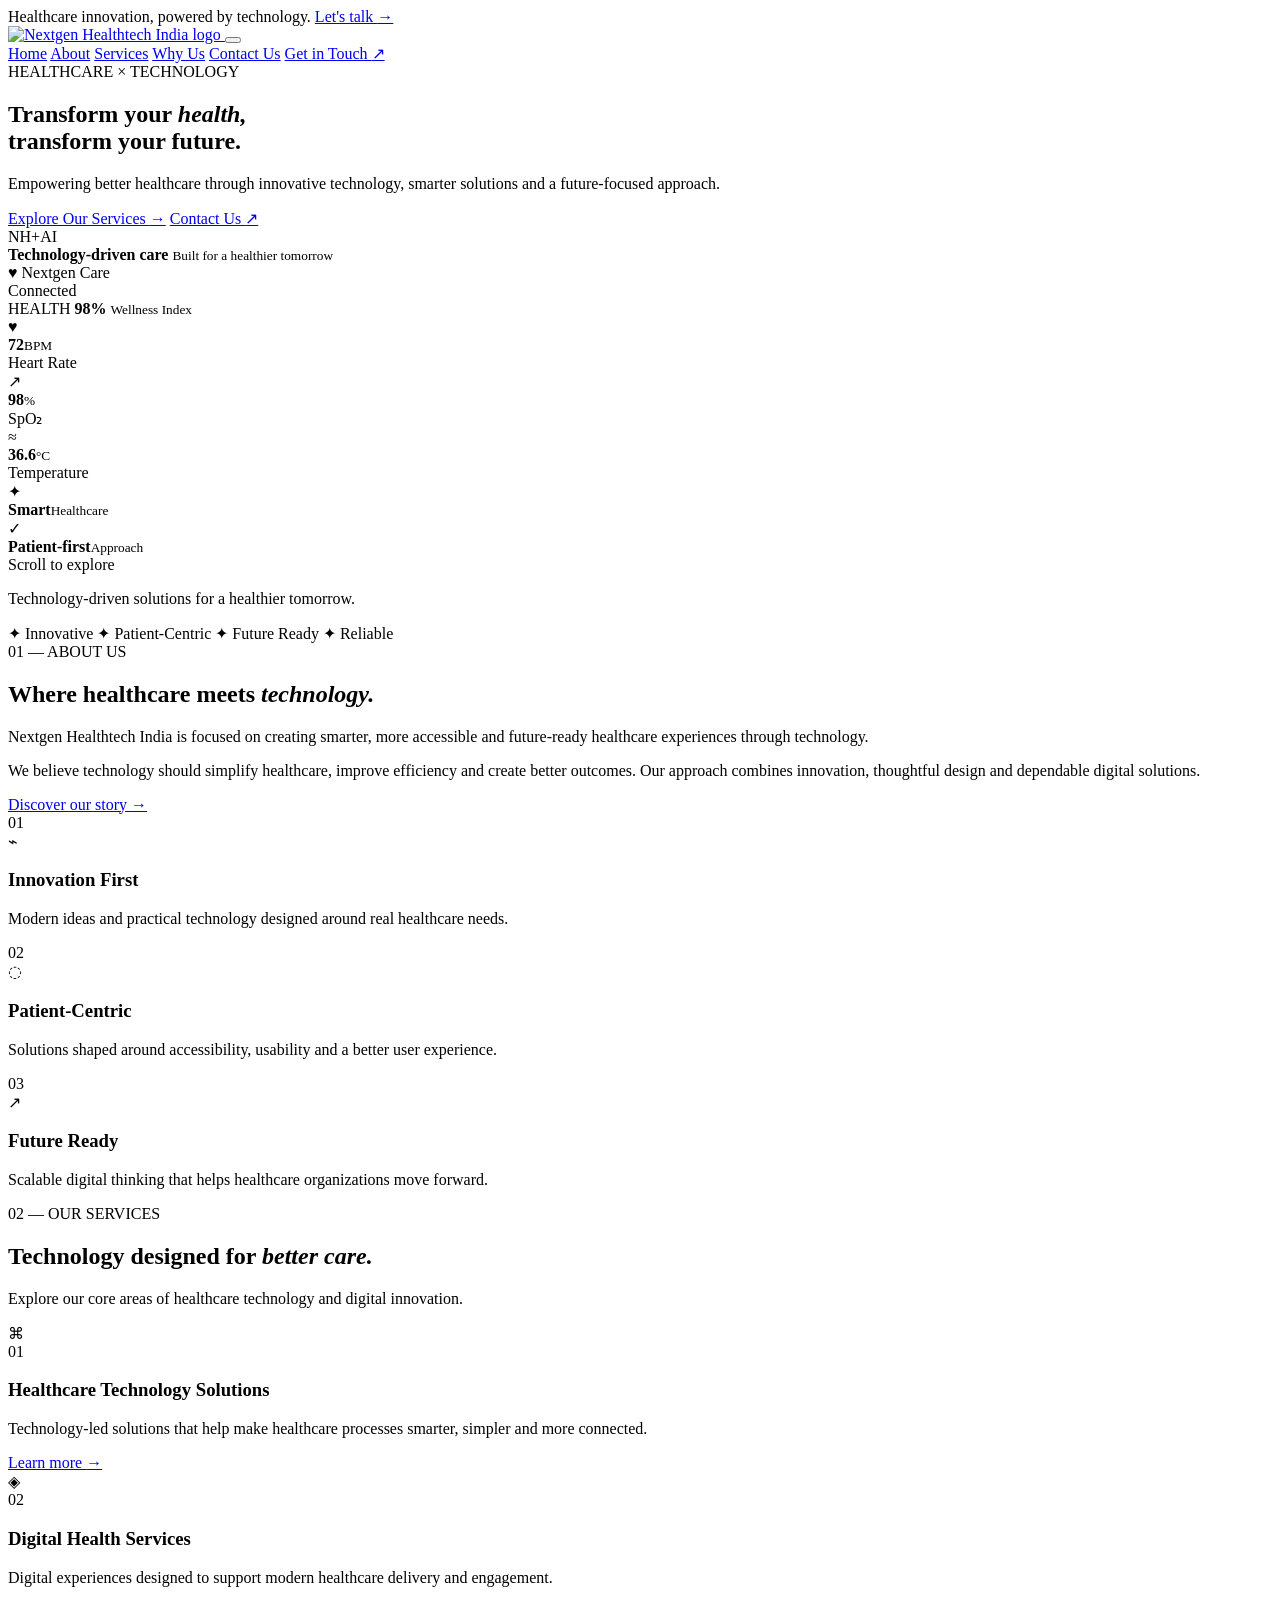
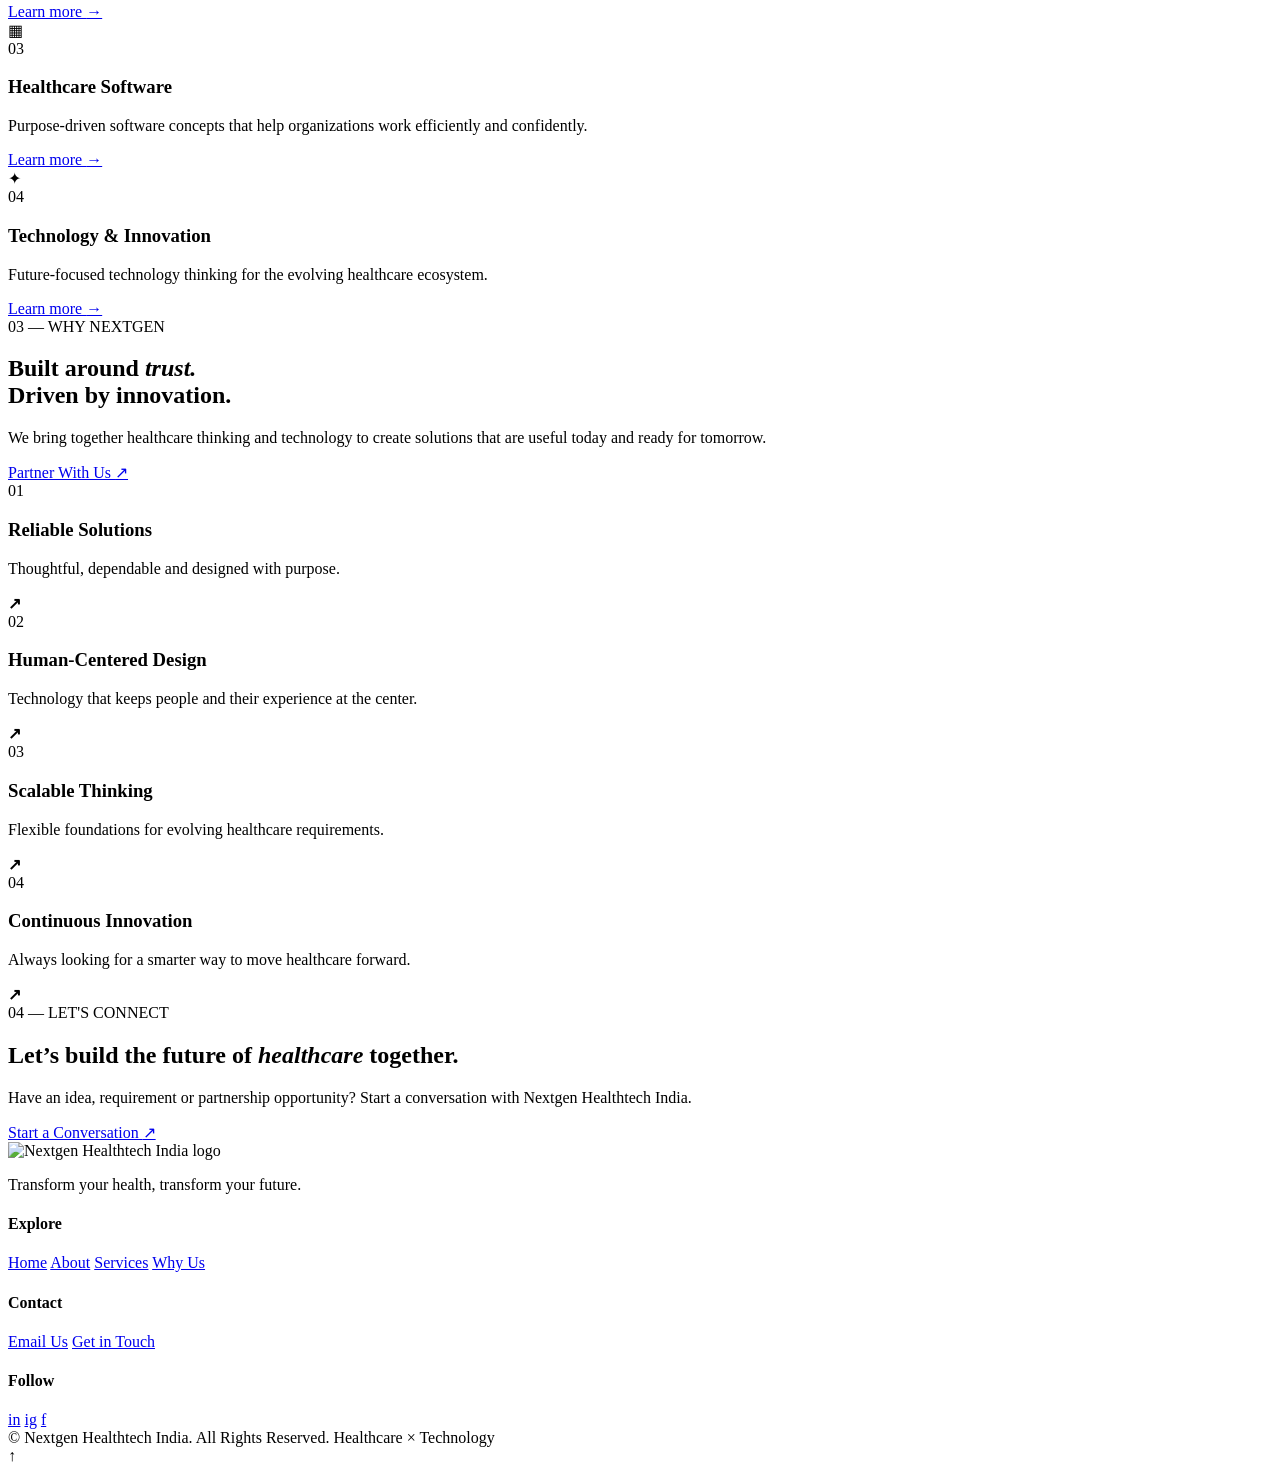
==== index.html @ b2a8bb60 "Create index.html" ====
<!DOCTYPE html>
<html lang="en">
<head>
  <meta charset="UTF-8">
  <meta name="viewport" content="width=device-width, initial-scale=1.0">
  <meta name="description" content="Nextgen Healthtech India — technology-driven healthcare solutions for a healthier tomorrow.">
  <title>Nextgen Healthtech India | Transform Your Health, Transform Your Future</title>
  <link rel="preconnect" href="https://fonts.googleapis.com">
  <link rel="preconnect" href="https://fonts.gstatic.com" crossorigin>
  <link href="https://fonts.googleapis.com/css2?family=DM+Sans:wght@400;500;600;700&family=Playfair+Display:wght@600;700&display=swap" rel="stylesheet">
  <link rel="stylesheet" href="css/style.css">
</head>
<body>
  <div class="topbar">
    <div class="container topbar-inner">
      <span>Healthcare innovation, powered by technology.</span>
      <a href="#contact">Let's talk <span>→</span></a>
    </div>
  </div>

  <header class="navbar" id="navbar">
    <div class="container nav-inner">
      <a class="brand" href="#home" aria-label="Nextgen Healthtech India home">
        <img src="assets/logo.jpeg" alt="Nextgen Healthtech India logo">
      </a>

      <button class="menu-toggle" id="menuToggle" aria-label="Open navigation" aria-expanded="false">
        <span></span><span></span><span></span>
      </button>

      <nav class="nav-links" id="navLinks">
        <a class="active" href="#home">Home</a>
        <a href="#about">About</a>
        <a href="#services">Services</a>
        <a href="#why-us">Why Us</a>
        <a href="#contact">Contact Us</a>
        <a class="nav-cta" href="#contact">Get in Touch <span>↗</span></a>
      </nav>
    </div>
  </header>

  <main id="home">
    <section class="hero">
      <div class="hero-glow glow-one"></div>
      <div class="hero-glow glow-two"></div>

      <div class="container hero-grid">
        <div class="hero-content reveal">
          <div class="eyebrow"><span class="pulse-dot"></span> HEALTHCARE × TECHNOLOGY</div>
          <h1>Transform your <em>health,</em><br>transform your future.</h1>
          <p class="hero-copy">
            Empowering better healthcare through innovative technology, smarter solutions
            and a future-focused approach.
          </p>
          <div class="hero-actions">
            <a href="#services" class="btn btn-primary">Explore Our Services <span>→</span></a>
            <a href="#contact" class="btn btn-secondary">Contact Us <span>↗</span></a>
          </div>

          <div class="hero-trust">
            <div class="trust-avatars">
              <span>NH</span><span>+</span><span>AI</span>
            </div>
            <div>
              <strong>Technology-driven care</strong>
              <small>Built for a healthier tomorrow</small>
            </div>
          </div>
        </div>

        <div class="hero-visual reveal delay-1">
          <div class="visual-card">
            <div class="visual-top">
              <div class="mini-brand">
                <span class="heart-icon">♥</span>
                <span>Nextgen Care</span>
              </div>
              <span class="status"><i></i> Connected</span>
            </div>

            <div class="health-ring">
              <div class="ring-inner">
                <span class="ring-label">HEALTH</span>
                <strong>98<span>%</span></strong>
                <small>Wellness Index</small>
              </div>
            </div>

            <div class="metrics">
              <div class="metric">
                <span class="metric-icon">♥</span>
                <div><strong>72</strong><small>BPM</small></div>
                <label>Heart Rate</label>
              </div>
              <div class="metric">
                <span class="metric-icon">↗</span>
                <div><strong>98</strong><small>%</small></div>
                <label>SpO₂</label>
              </div>
              <div class="metric">
                <span class="metric-icon">≈</span>
                <div><strong>36.6</strong><small>°C</small></div>
                <label>Temperature</label>
              </div>
            </div>
          </div>

          <div class="floating-card floating-one">
            <span class="float-icon">✦</span>
            <div><strong>Smart</strong><small>Healthcare</small></div>
          </div>
          <div class="floating-card floating-two">
            <span class="check">✓</span>
            <div><strong>Patient-first</strong><small>Approach</small></div>
          </div>
        </div>
      </div>

      <div class="scroll-hint"><span></span> Scroll to explore</div>
    </section>

    <section class="trust-strip">
      <div class="container trust-strip-inner">
        <p>Technology-driven solutions for a healthier tomorrow.</p>
        <div class="strip-items">
          <span>✦ Innovative</span>
          <span>✦ Patient-Centric</span>
          <span>✦ Future Ready</span>
          <span>✦ Reliable</span>
        </div>
      </div>
    </section>

    <section class="section about" id="about">
      <div class="container two-col">
        <div class="section-heading reveal">
          <span class="section-tag">01 — ABOUT US</span>
          <h2>Where healthcare meets <em>technology.</em></h2>
        </div>
        <div class="about-copy reveal delay-1">
          <p class="lead">Nextgen Healthtech India is focused on creating smarter, more accessible and future-ready healthcare experiences through technology.</p>
          <p>We believe technology should simplify healthcare, improve efficiency and create better outcomes. Our approach combines innovation, thoughtful design and dependable digital solutions.</p>
          <a href="#contact" class="text-link">Discover our story <span>→</span></a>
        </div>
      </div>

      <div class="container feature-grid">
        <article class="feature-card reveal">
          <span class="feature-number">01</span>
          <div class="feature-icon">⌁</div>
          <h3>Innovation First</h3>
          <p>Modern ideas and practical technology designed around real healthcare needs.</p>
        </article>
        <article class="feature-card reveal delay-1">
          <span class="feature-number">02</span>
          <div class="feature-icon">◌</div>
          <h3>Patient-Centric</h3>
          <p>Solutions shaped around accessibility, usability and a better user experience.</p>
        </article>
        <article class="feature-card reveal delay-2">
          <span class="feature-number">03</span>
          <div class="feature-icon">↗</div>
          <h3>Future Ready</h3>
          <p>Scalable digital thinking that helps healthcare organizations move forward.</p>
        </article>
      </div>
    </section>

    <section class="section services" id="services">
      <div class="container">
        <div class="section-heading centered reveal">
          <span class="section-tag">02 — OUR SERVICES</span>
          <h2>Technology designed for <em>better care.</em></h2>
          <p>Explore our core areas of healthcare technology and digital innovation.</p>
        </div>

        <div class="service-grid">
          <article class="service-card featured reveal">
            <div class="service-icon">⌘</div>
            <span class="service-no">01</span>
            <h3>Healthcare Technology Solutions</h3>
            <p>Technology-led solutions that help make healthcare processes smarter, simpler and more connected.</p>
            <a href="#contact">Learn more <span>→</span></a>
          </article>
          <article class="service-card reveal delay-1">
            <div class="service-icon">◈</div>
            <span class="service-no">02</span>
            <h3>Digital Health Services</h3>
            <p>Digital experiences designed to support modern healthcare delivery and engagement.</p>
            <a href="#contact">Learn more <span>→</span></a>
          </article>
          <article class="service-card reveal delay-2">
            <div class="service-icon">▦</div>
            <span class="service-no">03</span>
            <h3>Healthcare Software</h3>
            <p>Purpose-driven software concepts that help organizations work efficiently and confidently.</p>
            <a href="#contact">Learn more <span>→</span></a>
          </article>
          <article class="service-card reveal delay-3">
            <div class="service-icon">✦</div>
            <span class="service-no">04</span>
            <h3>Technology & Innovation</h3>
            <p>Future-focused technology thinking for the evolving healthcare ecosystem.</p>
            <a href="#contact">Learn more <span>→</span></a>
          </article>
        </div>
      </div>
    </section>

    <section class="section why-us" id="why-us">
      <div class="container why-grid">
        <div class="why-intro reveal">
          <span class="section-tag">03 — WHY NEXTGEN</span>
          <h2>Built around <em>trust.</em><br>Driven by innovation.</h2>
          <p>We bring together healthcare thinking and technology to create solutions that are useful today and ready for tomorrow.</p>
          <a href="#contact" class="btn btn-dark">Partner With Us <span>↗</span></a>
        </div>
        <div class="why-list">
          <div class="why-item reveal"><span>01</span><div><h3>Reliable Solutions</h3><p>Thoughtful, dependable and designed with purpose.</p></div><b>↗</b></div>
          <div class="why-item reveal delay-1"><span>02</span><div><h3>Human-Centered Design</h3><p>Technology that keeps people and their experience at the center.</p></div><b>↗</b></div>
          <div class="why-item reveal delay-2"><span>03</span><div><h3>Scalable Thinking</h3><p>Flexible foundations for evolving healthcare requirements.</p></div><b>↗</b></div>
          <div class="why-item reveal delay-3"><span>04</span><div><h3>Continuous Innovation</h3><p>Always looking for a smarter way to move healthcare forward.</p></div><b>↗</b></div>
        </div>
      </div>
    </section>

    <section class="cta-section" id="contact">
      <div class="container cta-inner reveal">
        <div>
          <span class="section-tag light">04 — LET'S CONNECT</span>
          <h2>Let’s build the future of <em>healthcare</em> together.</h2>
          <p>Have an idea, requirement or partnership opportunity? Start a conversation with Nextgen Healthtech India.</p>
        </div>
        <a class="btn btn-light" href="mailto:info@nextgenhealthtechindia.com">Start a Conversation <span>↗</span></a>
      </div>
    </section>
  </main>

  <footer class="footer">
    <div class="container footer-grid">
      <div class="footer-brand">
        <img src="assets/logo.jpeg" alt="Nextgen Healthtech India logo">
        <p>Transform your health, transform your future.</p>
      </div>
      <div>
        <h4>Explore</h4>
        <a href="#home">Home</a>
        <a href="#about">About</a>
        <a href="#services">Services</a>
        <a href="#why-us">Why Us</a>
      </div>
      <div>
        <h4>Contact</h4>
        <a href="mailto:info@nextgenhealthtechindia.com">Email Us</a>
        <a href="#contact">Get in Touch</a>
      </div>
      <div>
        <h4>Follow</h4>
        <div class="socials">
          <a href="#" aria-label="LinkedIn">in</a>
          <a href="#" aria-label="Instagram">ig</a>
          <a href="#" aria-label="Facebook">f</a>
        </div>
      </div>
    </div>
    <div class="container footer-bottom">
      <span>© <span id="year"></span> Nextgen Healthtech India. All Rights Reserved.</span>
      <span>Healthcare × Technology</span>
    </div>
  </footer>

  <div class="back-top" id="backTop" aria-label="Back to top">↑</div>
  <script src="js/script.js"></script>
</body>
</html>
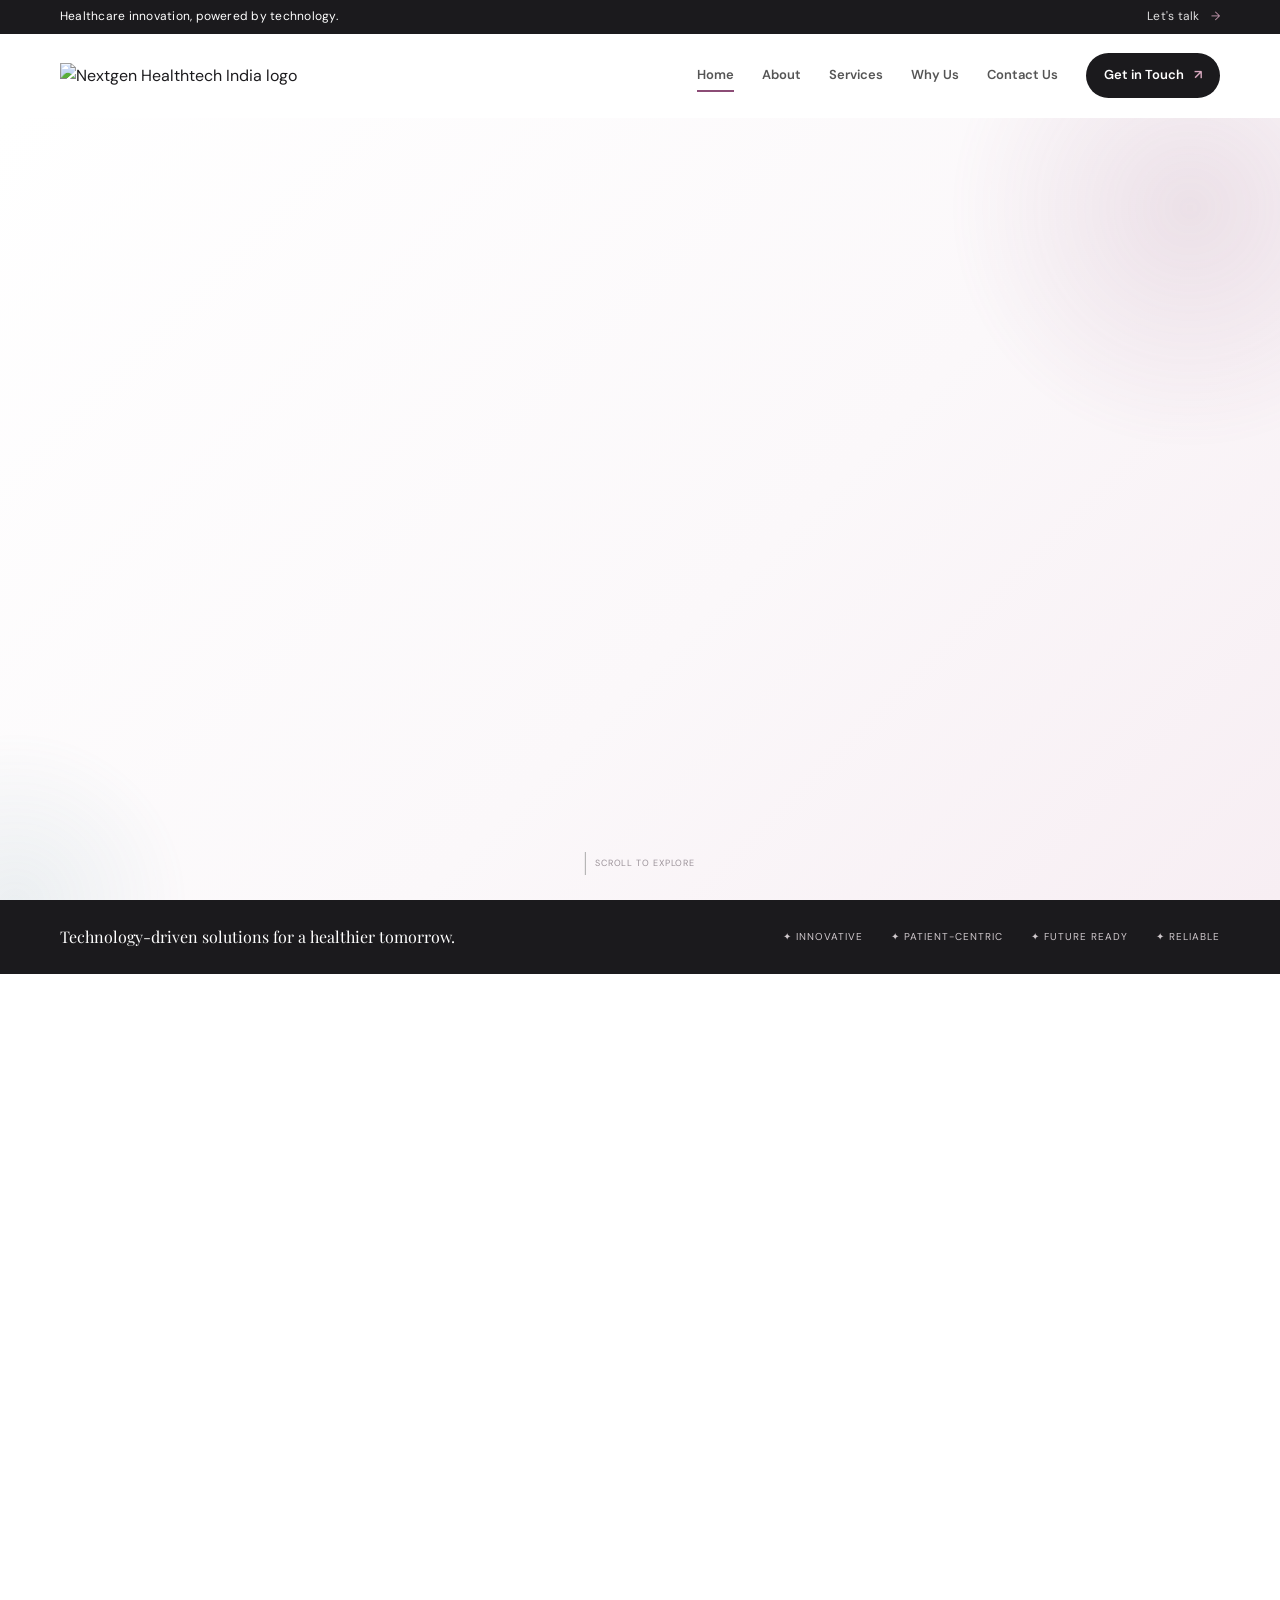
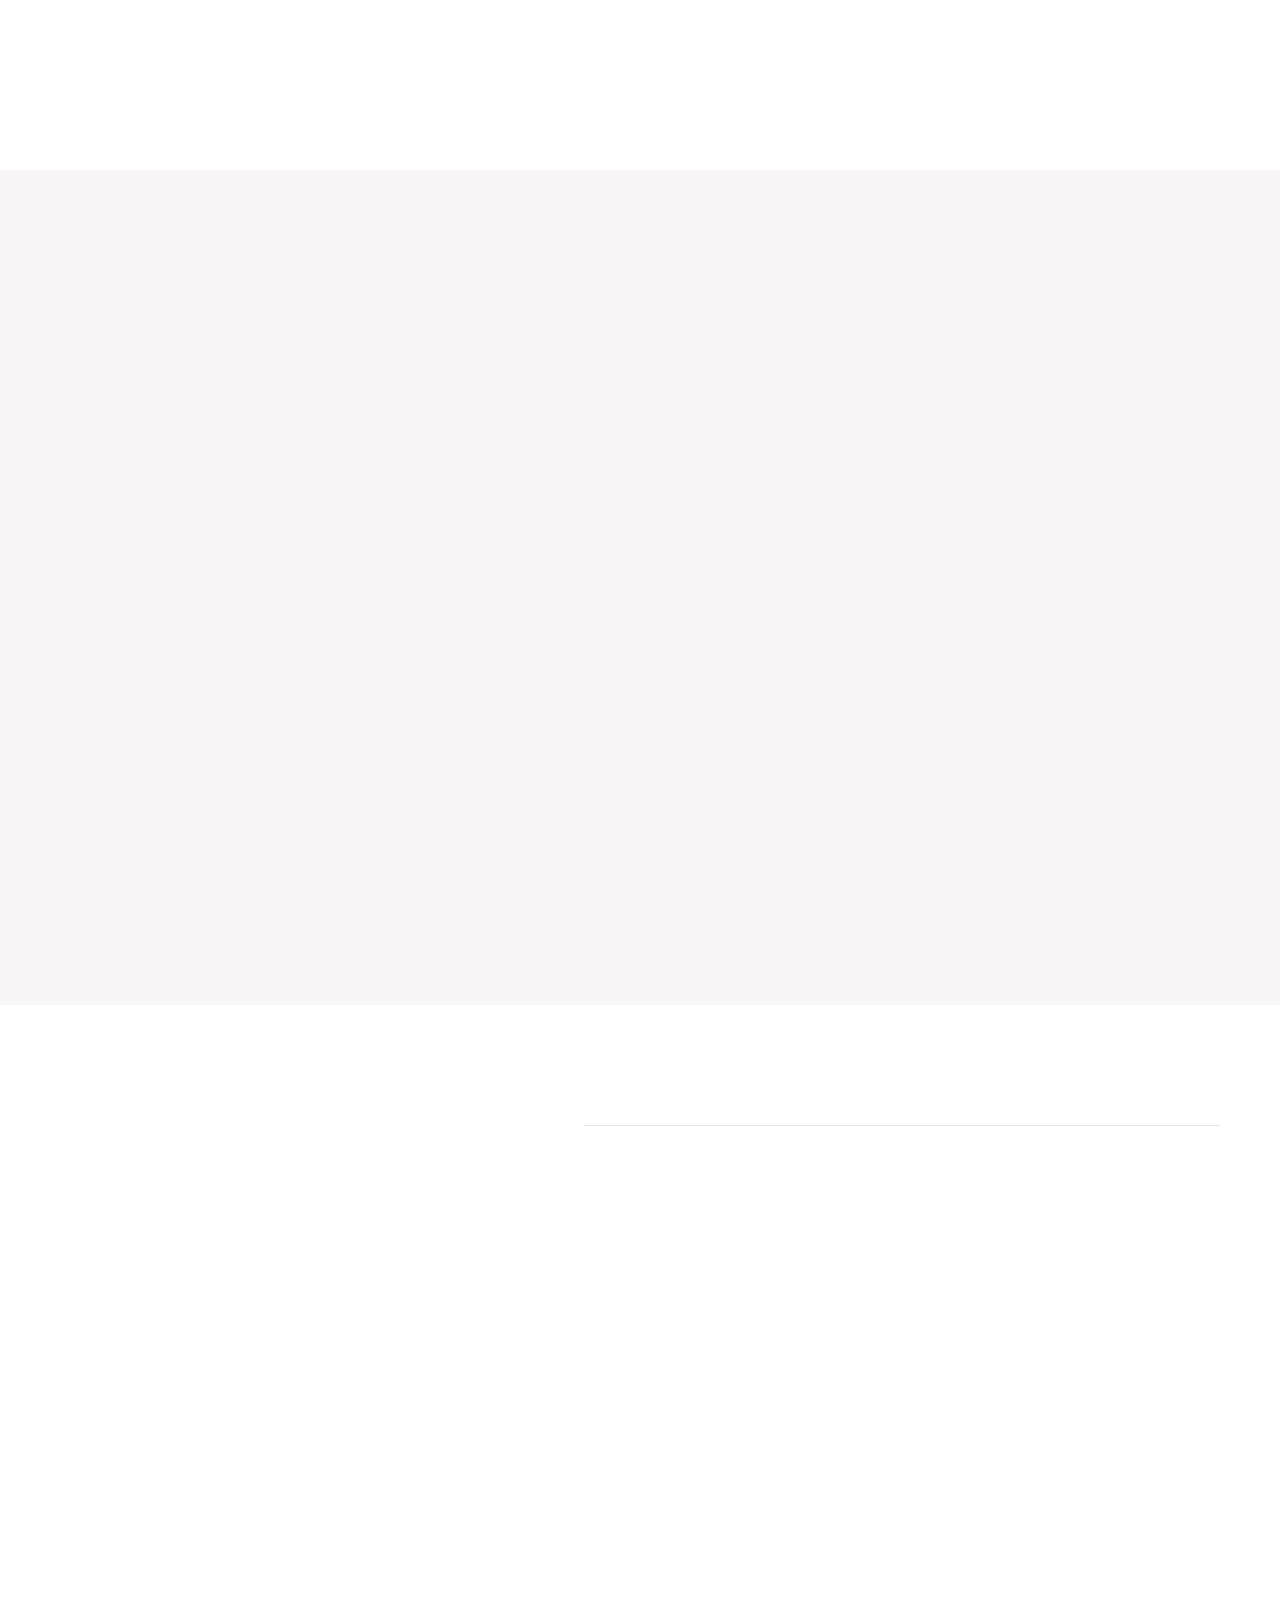
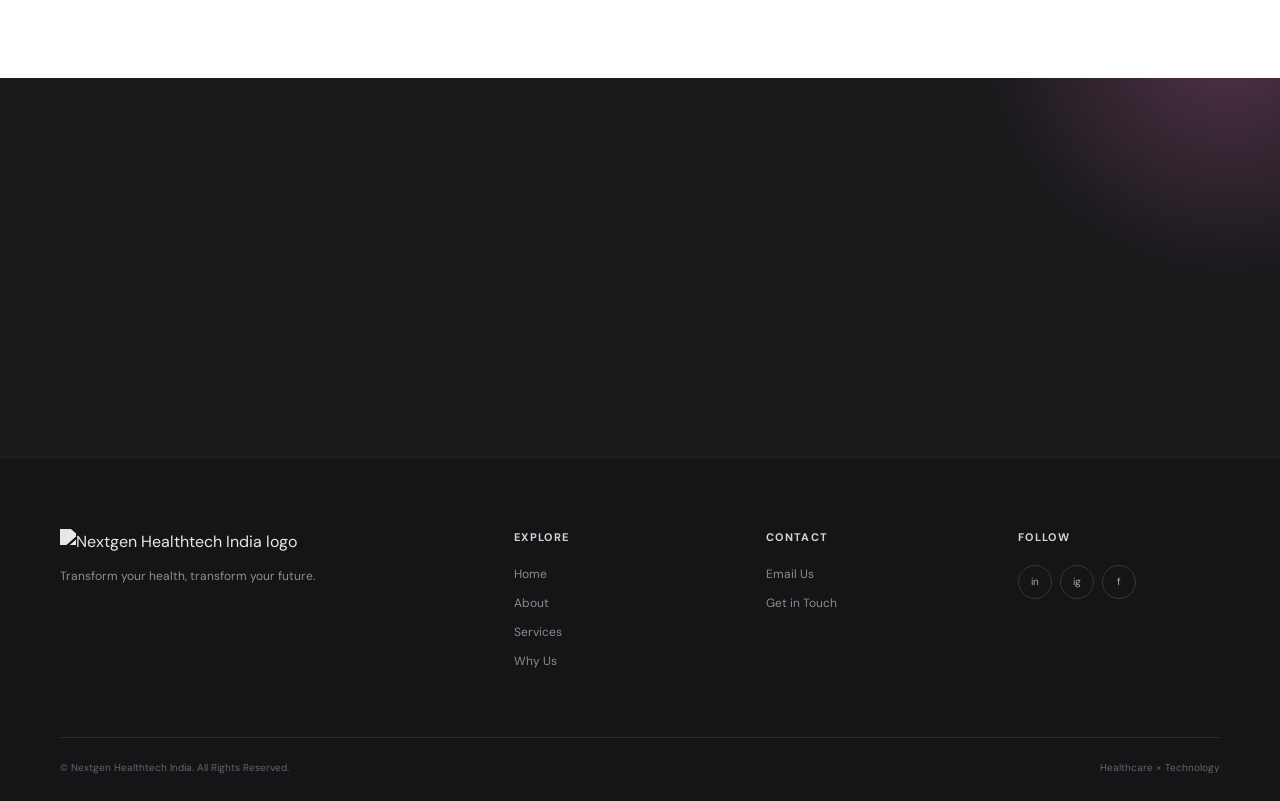
==== commit 69f2d2e2: "Update index.html" ====
--- a/index.html
+++ b/index.html
@@ -8,7 +8,7 @@
   <link rel="preconnect" href="https://fonts.googleapis.com">
   <link rel="preconnect" href="https://fonts.gstatic.com" crossorigin>
   <link href="https://fonts.googleapis.com/css2?family=DM+Sans:wght@400;500;600;700&family=Playfair+Display:wght@600;700&display=swap" rel="stylesheet">
-  <link rel="stylesheet" href="css/style.css">
+  <link rel="stylesheet" href="style.css">
 </head>
 <body>
   <div class="topbar">
--- a/style.css
+++ b/style.css
@@ -0,0 +1,86 @@
+:root{
+  --ink:#1b1a1d;
+  --muted:#6e6970;
+  --soft:#f8f6f7;
+  --white:#fff;
+  --plum:#8c4c76;
+  --plum-dark:#633451;
+  --plum-light:#efe2e9;
+  --line:#e9e3e7;
+  --shadow:0 25px 70px rgba(45,25,40,.10);
+  --radius:24px;
+}
+*{box-sizing:border-box;margin:0;padding:0}
+html{scroll-behavior:smooth}
+body{font-family:"DM Sans",sans-serif;color:var(--ink);background:#fff;line-height:1.6;overflow-x:hidden}
+a{text-decoration:none;color:inherit}
+.container{width:min(1160px,calc(100% - 48px));margin:auto}
+.topbar{background:var(--ink);color:#fff;font-size:12px;letter-spacing:.02em}
+.topbar-inner{height:34px;display:flex;align-items:center;justify-content:space-between}
+.topbar a{opacity:.85}.topbar a span{margin-left:8px;color:#d8a8c1}
+.navbar{height:84px;background:rgba(255,255,255,.92);backdrop-filter:blur(16px);position:sticky;top:0;z-index:100;border-bottom:1px solid transparent;transition:.3s}
+.navbar.scrolled{border-bottom-color:var(--line);box-shadow:0 8px 30px rgba(0,0,0,.04)}
+.nav-inner{height:100%;display:flex;align-items:center;justify-content:space-between}
+.brand img{width:190px;height:68px;object-fit:contain;mix-blend-mode:multiply}
+.nav-links{display:flex;align-items:center;gap:28px;font-size:13px;font-weight:600}
+.nav-links>a{position:relative;padding:10px 0;color:#555}
+.nav-links>a:not(.nav-cta)::after{content:"";position:absolute;left:0;bottom:4px;width:0;height:2px;background:var(--plum);transition:.25s}
+.nav-links>a:not(.nav-cta):hover::after,.nav-links>a.active::after{width:100%}
+.nav-cta{background:var(--ink)!important;color:#fff!important;padding:12px 18px!important;border-radius:100px}
+.nav-cta span{margin-left:7px;color:#d9a9c0}
+.menu-toggle{display:none;background:none;border:0;width:42px;height:42px;cursor:pointer}
+.menu-toggle span{display:block;width:22px;height:2px;background:var(--ink);margin:5px auto;transition:.3s}
+
+.hero{min-height:calc(100vh - 118px);display:flex;align-items:center;position:relative;overflow:hidden;background:linear-gradient(135deg,#fff 0%,#fbf8fa 58%,#f7eef3 100%)}
+.hero-glow{position:absolute;border-radius:50%;filter:blur(2px);pointer-events:none}
+.glow-one{width:500px;height:500px;right:-160px;top:-160px;background:radial-gradient(circle,rgba(140,76,118,.13),transparent 68%)}
+.glow-two{width:350px;height:350px;left:-160px;bottom:-180px;background:radial-gradient(circle,rgba(86,142,151,.10),transparent 70%)}
+.hero-grid{display:grid;grid-template-columns:1.04fr .96fr;gap:60px;align-items:center;padding:70px 0 80px}
+.eyebrow,.section-tag{display:inline-flex;align-items:center;gap:9px;color:var(--plum);font-size:11px;font-weight:700;letter-spacing:.16em}
+.pulse-dot{width:7px;height:7px;border-radius:50%;background:var(--plum);box-shadow:0 0 0 5px rgba(140,76,118,.10)}
+.hero h1{font-family:"Playfair Display",serif;font-size:clamp(48px,5.5vw,78px);line-height:1.02;letter-spacing:-.045em;margin:20px 0 25px;max-width:760px}
+h1 em,h2 em{color:var(--plum);font-style:italic}
+.hero-copy{font-size:17px;color:var(--muted);max-width:560px}
+.hero-actions{display:flex;gap:12px;margin-top:34px;flex-wrap:wrap}
+.btn{display:inline-flex;align-items:center;justify-content:center;gap:10px;padding:14px 21px;border-radius:100px;font-size:13px;font-weight:700;transition:.3s;border:1px solid transparent}
+.btn:hover{transform:translateY(-3px)}
+.btn-primary{background:var(--ink);color:#fff;box-shadow:0 12px 25px rgba(27,26,29,.15)}
+.btn-secondary{border-color:#d8d0d5;background:#fff}
+.btn-dark{background:var(--ink);color:#fff}
+.btn-light{background:#fff;color:var(--ink)}
+.hero-trust{display:flex;align-items:center;gap:13px;margin-top:42px}
+.trust-avatars{display:flex}.trust-avatars span{width:31px;height:31px;border-radius:50%;display:grid;place-items:center;background:var(--plum-light);border:2px solid #fff;margin-left:-6px;font-size:8px;font-weight:800;color:var(--plum-dark)}.trust-avatars span:first-child{margin-left:0}
+.hero-trust strong,.hero-trust small{display:block}.hero-trust strong{font-size:12px}.hero-trust small{font-size:11px;color:var(--muted)}
+.hero-visual{position:relative;min-height:500px;display:flex;align-items:center;justify-content:center}
+.visual-card{width:min(440px,92%);padding:24px;background:rgba(255,255,255,.78);border:1px solid rgba(255,255,255,.95);box-shadow:var(--shadow);border-radius:30px;backdrop-filter:blur(18px);position:relative;z-index:2}
+.visual-top{display:flex;align-items:center;justify-content:space-between;font-size:11px;font-weight:700}
+.mini-brand{display:flex;align-items:center;gap:8px}.heart-icon{width:29px;height:29px;display:grid;place-items:center;border-radius:9px;background:var(--plum-light);color:var(--plum)}
+.status{color:#3f816f}.status i{display:inline-block;width:6px;height:6px;border-radius:50%;background:#4ca88d;margin-right:5px}
+.health-ring{width:220px;height:220px;border-radius:50%;margin:36px auto 30px;background:conic-gradient(var(--plum) 0 354deg,#eadde4 354deg);padding:12px;display:grid;place-items:center}
+.ring-inner{width:100%;height:100%;border-radius:50%;background:#fff;display:flex;flex-direction:column;align-items:center;justify-content:center}
+.ring-label{font-size:9px;letter-spacing:.15em;color:var(--muted);font-weight:700}.ring-inner strong{font-size:48px;line-height:1;font-family:"Playfair Display",serif;margin:8px}.ring-inner strong span{font-size:18px;color:var(--plum)}.ring-inner small{font-size:10px;color:var(--muted)}
+.metrics{display:grid;grid-template-columns:repeat(3,1fr);gap:8px}.metric{background:var(--soft);border-radius:15px;padding:12px}.metric-icon{font-size:13px;color:var(--plum)}.metric div{display:flex;align-items:baseline;gap:3px;margin:5px 0}.metric strong{font-size:18px}.metric small,.metric label{font-size:9px;color:var(--muted)}.metric label{display:block}
+.floating-card{position:absolute;z-index:3;display:flex;align-items:center;gap:10px;background:#fff;padding:12px 15px;border-radius:15px;box-shadow:0 15px 40px rgba(45,25,40,.12);font-size:10px}.floating-card strong,.floating-card small{display:block}.floating-card strong{font-size:11px}.floating-card small{color:var(--muted)}.float-icon,.check{width:30px;height:30px;border-radius:10px;display:grid;place-items:center;background:var(--plum-light);color:var(--plum)}
+.floating-one{left:-2px;top:95px}.floating-two{right:-12px;bottom:95px}.check{background:#e6f3ef;color:#3d8874}
+.scroll-hint{position:absolute;bottom:25px;left:50%;transform:translateX(-50%);font-size:9px;letter-spacing:.1em;text-transform:uppercase;color:#9b9299;display:flex;gap:9px;align-items:center}.scroll-hint span{width:1px;height:23px;background:#aaa}
+.trust-strip{background:var(--ink);color:#fff}.trust-strip-inner{min-height:74px;display:flex;align-items:center;justify-content:space-between;gap:30px}.trust-strip p{font-family:"Playfair Display",serif;font-size:16px}.strip-items{display:flex;gap:28px;color:#d0c9cd;font-size:10px;text-transform:uppercase;letter-spacing:.1em}
+
+.section{padding:120px 0}.two-col{display:grid;grid-template-columns:.9fr 1.1fr;gap:90px}.section-heading h2,.why-intro h2{font-family:"Playfair Display",serif;font-size:clamp(38px,4vw,58px);line-height:1.08;letter-spacing:-.035em;margin-top:18px}.about-copy{padding-top:25px}.lead{font-size:21px;line-height:1.5;color:#39353a;margin-bottom:20px}.about-copy>p:not(.lead){color:var(--muted);font-size:15px;max-width:580px}.text-link{display:inline-flex;gap:12px;color:var(--plum);font-size:13px;font-weight:700;margin-top:26px}.feature-grid{display:grid;grid-template-columns:repeat(3,1fr);gap:16px;margin-top:70px}.feature-card{padding:30px;border:1px solid var(--line);border-radius:20px;position:relative;overflow:hidden;transition:.3s}.feature-card:hover{transform:translateY(-6px);box-shadow:var(--shadow)}.feature-number,.service-no{position:absolute;right:24px;top:24px;color:#bbb;font-size:10px}.feature-icon{font-size:28px;color:var(--plum);margin-bottom:35px}.feature-card h3{font-family:"Playfair Display",serif;font-size:22px;margin-bottom:8px}.feature-card p{color:var(--muted);font-size:13px}
+.services{background:var(--soft)}.centered{text-align:center;max-width:720px;margin:0 auto}.centered p{color:var(--muted);font-size:15px;margin-top:15px}.service-grid{display:grid;grid-template-columns:repeat(4,1fr);gap:14px;margin-top:55px}.service-card{background:#fff;border:1px solid var(--line);border-radius:22px;padding:28px 23px;min-height:330px;position:relative;display:flex;flex-direction:column;transition:.3s}.service-card:hover{transform:translateY(-8px);box-shadow:var(--shadow)}.service-card.featured{background:var(--ink);color:#fff;border-color:var(--ink)}.service-icon{width:45px;height:45px;border-radius:14px;background:var(--plum-light);color:var(--plum);display:grid;place-items:center;font-size:19px;margin-bottom:55px}.featured .service-icon{background:#3b2935;color:#e1b5cb}.service-card h3{font-family:"Playfair Display",serif;font-size:22px;line-height:1.15;max-width:210px}.service-card p{font-size:12px;color:var(--muted);margin-top:12px}.featured p{color:#b8b0b5}.service-card a{margin-top:auto;padding-top:24px;color:var(--plum);font-size:12px;font-weight:700}.featured a{color:#e1b5cb}
+.why-us{background:#fff}.why-grid{display:grid;grid-template-columns:.8fr 1.2fr;gap:100px}.why-intro>p{color:var(--muted);max-width:440px;margin:24px 0 30px;font-size:15px}.why-list{border-top:1px solid var(--line)}.why-item{display:grid;grid-template-columns:42px 1fr 30px;align-items:center;gap:20px;padding:26px 0;border-bottom:1px solid var(--line)}.why-item>span{font-size:10px;color:var(--plum);font-weight:700}.why-item h3{font-family:"Playfair Display",serif;font-size:20px}.why-item p{font-size:12px;color:var(--muted);margin-top:4px}.why-item>b{font-size:17px;font-weight:400;color:#aaa;transition:.2s}.why-item:hover>b{color:var(--plum);transform:translate(3px,-3px)}
+.cta-section{background:var(--ink);color:#fff;padding:85px 0;position:relative;overflow:hidden}.cta-section:before{content:"";position:absolute;width:500px;height:500px;border-radius:50%;right:-200px;top:-300px;background:radial-gradient(circle,rgba(140,76,118,.5),transparent 68%)}.cta-inner{display:flex;align-items:center;justify-content:space-between;gap:50px;position:relative}.section-tag.light{color:#d8a9c0}.cta-inner h2{font-family:"Playfair Display",serif;font-size:clamp(38px,4vw,58px);line-height:1.08;max-width:760px;margin:15px 0}.cta-inner h2 em{color:#d49bb7}.cta-inner p{color:#b7b0b4;max-width:650px;font-size:14px}
+.footer{background:#151417;color:#fff;padding:70px 0 25px}.footer-grid{display:grid;grid-template-columns:2fr 1fr 1fr 1fr;gap:50px;padding-bottom:55px}.footer-brand img{width:210px;height:75px;object-fit:contain;object-position:left center;mix-blend-mode:screen;filter:grayscale(1) brightness(0) invert(1);opacity:.9}.footer-brand p{color:#918c91;font-size:12px;margin-top:12px}.footer h4{font-size:11px;text-transform:uppercase;letter-spacing:.12em;color:#d8d2d6;margin-bottom:18px}.footer-grid>div:not(.footer-brand)>a{display:block;color:#8f8a8f;font-size:12px;margin:10px 0;transition:.2s}.footer-grid>div:not(.footer-brand)>a:hover{color:#d8a9c0}.socials{display:flex;gap:8px}.socials a{width:34px!important;height:34px;border:1px solid #39363a;border-radius:50%;display:grid!important;place-items:center;color:#aaa!important;font-size:10px!important;margin:0!important}.footer-bottom{border-top:1px solid #2d2a2e;padding-top:22px;display:flex;justify-content:space-between;color:#68646a;font-size:10px}
+.back-top{position:fixed;right:22px;bottom:22px;width:42px;height:42px;border-radius:50%;background:var(--ink);color:#fff;display:grid;place-items:center;cursor:pointer;opacity:0;pointer-events:none;transform:translateY(15px);transition:.3s;z-index:90}.back-top.show{opacity:1;pointer-events:auto;transform:none}
+.reveal{opacity:0;transform:translateY(25px);transition:opacity .7s ease,transform .7s ease}.reveal.visible{opacity:1;transform:none}.delay-1{transition-delay:.1s}.delay-2{transition-delay:.2s}.delay-3{transition-delay:.3s}
+
+@media(max-width:1000px){
+  .nav-links{gap:18px}.hero-grid{gap:35px}.service-grid{grid-template-columns:repeat(2,1fr)}.why-grid{gap:50px}.footer-grid{grid-template-columns:2fr 1fr 1fr 1fr}
+}
+@media(max-width:760px){
+  .container{width:min(100% - 32px,600px)}.topbar{display:none}.navbar{height:72px}.brand img{width:160px;height:58px}.menu-toggle{display:block}.nav-links{position:absolute;left:16px;right:16px;top:68px;background:#fff;border:1px solid var(--line);border-radius:18px;padding:12px;box-shadow:0 20px 50px rgba(0,0,0,.1);display:flex;flex-direction:column;align-items:stretch;gap:2px;opacity:0;pointer-events:none;transform:translateY(-10px);transition:.25s}.nav-links.open{opacity:1;pointer-events:auto;transform:none}.nav-links>a{padding:12px 14px}.nav-links>a:not(.nav-cta)::after{display:none}.nav-cta{text-align:center;margin-top:5px}
+  .hero{min-height:auto}.hero-grid{grid-template-columns:1fr;padding:60px 0 80px}.hero h1{font-size:48px}.hero-copy{font-size:15px}.hero-visual{min-height:430px;margin-top:15px}.visual-card{width:94%}.floating-one{left:-5px;top:50px}.floating-two{right:-3px;bottom:50px}.scroll-hint{display:none}
+  .trust-strip-inner{padding:20px 0;display:block}.strip-items{flex-wrap:wrap;gap:12px;margin-top:12px}.section{padding:80px 0}.two-col,.why-grid{grid-template-columns:1fr;gap:30px}.feature-grid{grid-template-columns:1fr;margin-top:45px}.service-grid{grid-template-columns:1fr}.service-card{min-height:290px}.cta-inner{display:block}.cta-inner .btn{margin-top:28px}.footer-grid{grid-template-columns:1fr 1fr;gap:35px}.footer-brand{grid-column:1/-1}.footer-bottom{display:block}.footer-bottom span{display:block;margin-top:7px}
+}
+@media(max-width:420px){
+  .hero h1{font-size:42px}.hero-actions .btn{width:100%}.metrics{gap:5px}.metric{padding:9px 7px}.health-ring{width:190px;height:190px}.floating-card{transform:scale(.88)}.footer-grid{grid-template-columns:1fr}
+}
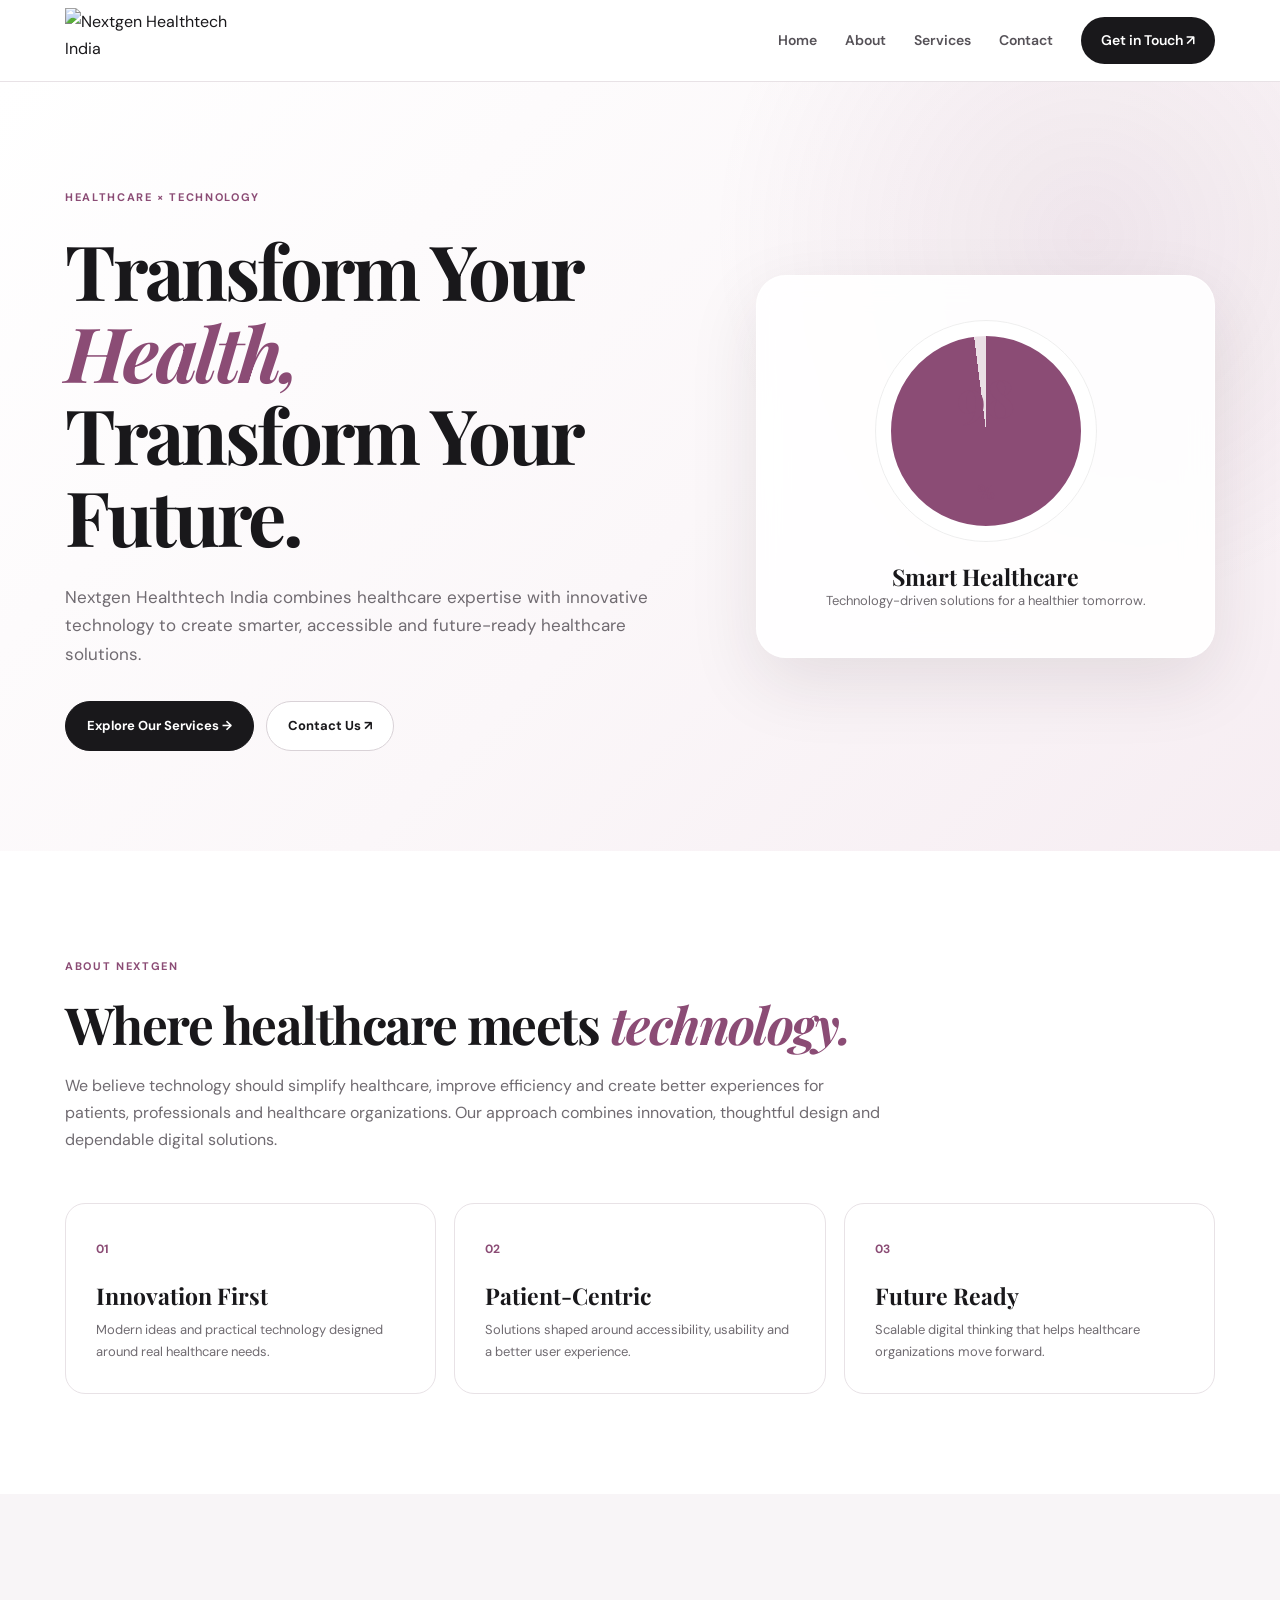
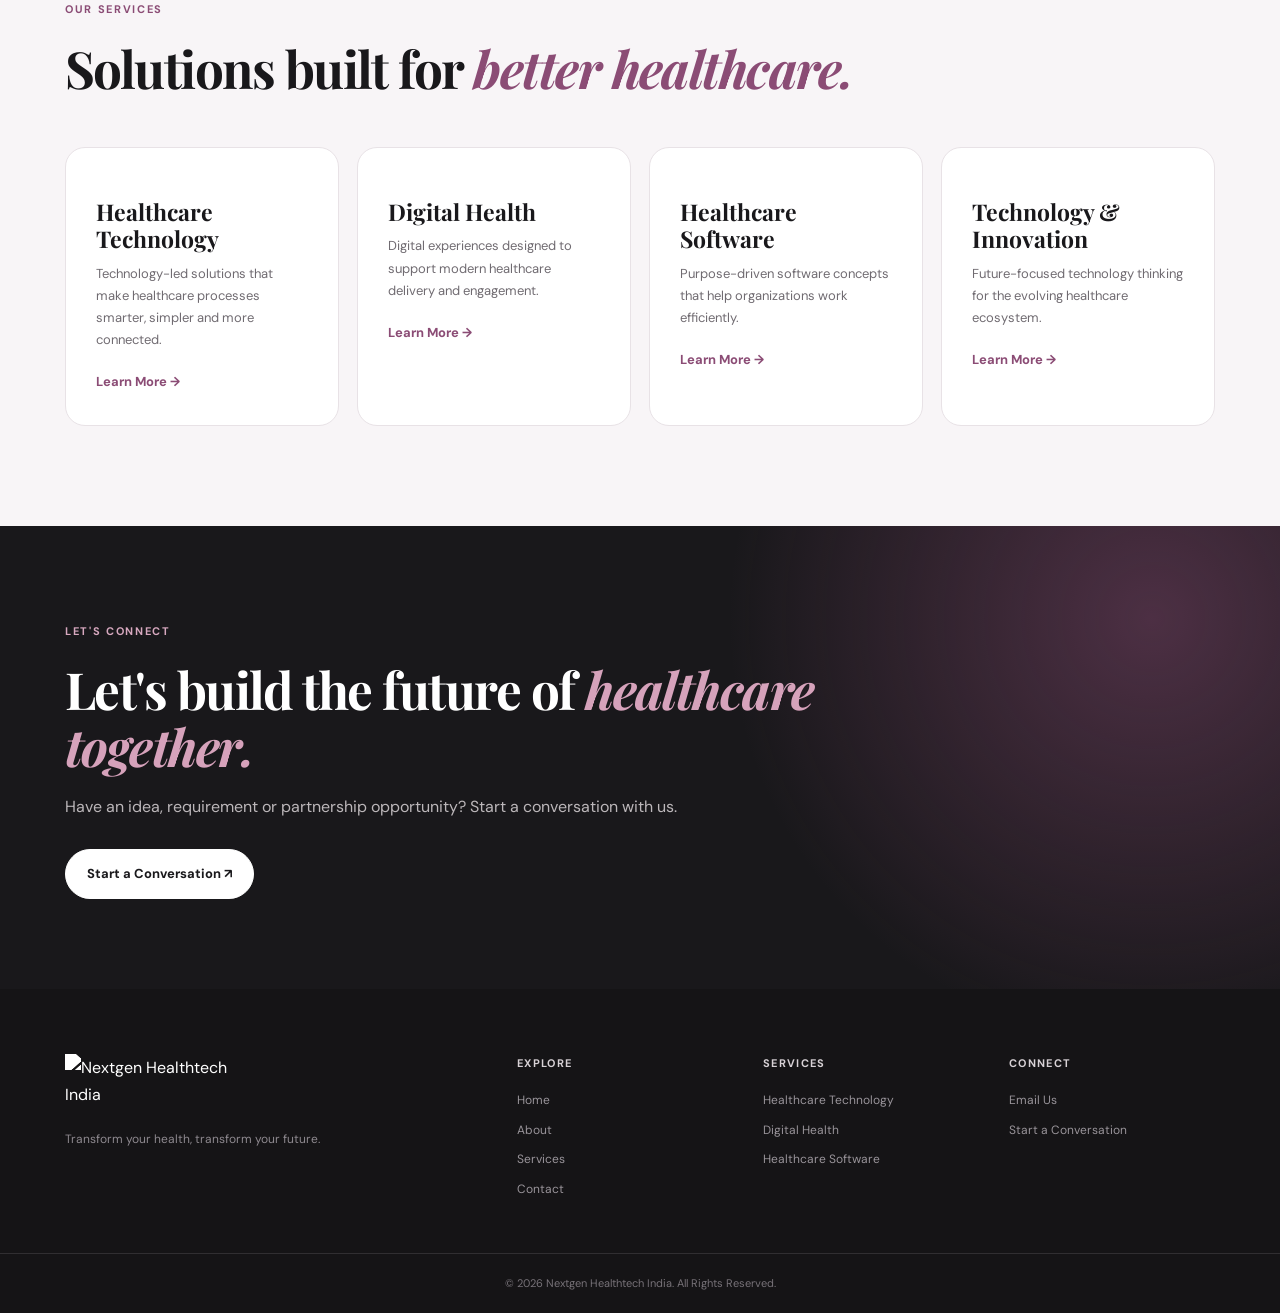
==== commit 8c217039: "Add files via upload" ====
--- a/index.html
+++ b/index.html
@@ -1,275 +1,74 @@
 <!DOCTYPE html>
 <html lang="en">
 <head>
-  <meta charset="UTF-8">
-  <meta name="viewport" content="width=device-width, initial-scale=1.0">
-  <meta name="description" content="Nextgen Healthtech India — technology-driven healthcare solutions for a healthier tomorrow.">
-  <title>Nextgen Healthtech India | Transform Your Health, Transform Your Future</title>
-  <link rel="preconnect" href="https://fonts.googleapis.com">
-  <link rel="preconnect" href="https://fonts.gstatic.com" crossorigin>
-  <link href="https://fonts.googleapis.com/css2?family=DM+Sans:wght@400;500;600;700&family=Playfair+Display:wght@600;700&display=swap" rel="stylesheet">
-  <link rel="stylesheet" href="style.css">
+<meta charset="UTF-8">
+<meta name="viewport" content="width=device-width, initial-scale=1.0">
+<meta name="description" content="Nextgen Healthtech India - Healthcare technology and digital health solutions.">
+<title>Home | Nextgen Healthtech India</title>
+<link rel="preconnect" href="https://fonts.googleapis.com">
+<link rel="preconnect" href="https://fonts.gstatic.com" crossorigin>
+<link href="https://fonts.googleapis.com/css2?family=DM+Sans:wght@400;500;600;700&family=Playfair+Display:wght@600;700&display=swap" rel="stylesheet">
+<link rel="stylesheet" href="style.css">
 </head>
 <body>
-  <div class="topbar">
-    <div class="container topbar-inner">
-      <span>Healthcare innovation, powered by technology.</span>
-      <a href="#contact">Let's talk <span>→</span></a>
-    </div>
-  </div>
+<header class="navbar">
+<div class="container nav-inner">
+<a class="brand" href="index.html"><img src="assets/logo.jpeg" alt="Nextgen Healthtech India"></a>
+<nav>
+<a href="index.html">Home</a>
+<a href="about.html">About</a>
+<a href="services.html">Services</a>
+<a href="contact.html">Contact</a>
+<a class="nav-btn" href="contact.html">Get in Touch ↗</a>
+</nav>
+<button class="menu" onclick="document.querySelector('nav').classList.toggle('open')">☰</button>
+</div>
+</header>
+<main>
 
-  <header class="navbar" id="navbar">
-    <div class="container nav-inner">
-      <a class="brand" href="#home" aria-label="Nextgen Healthtech India home">
-        <img src="assets/logo.jpeg" alt="Nextgen Healthtech India logo">
-      </a>
+<section class="hero section">
+<div class="container hero-grid">
+<div>
+<span class="tag">HEALTHCARE × TECHNOLOGY</span>
+<h1>Transform Your <em>Health,</em><br>Transform Your Future.</h1>
+<p>Nextgen Healthtech India combines healthcare expertise with innovative technology to create smarter, accessible and future-ready healthcare solutions.</p>
+<div class="buttons"><a class="btn dark" href="services.html">Explore Our Services →</a><a class="btn" href="contact.html">Contact Us ↗</a></div>
+</div>
+<div class="hero-card"><div class="circle">98<small>%</small></div><h3>Smart Healthcare</h3><p>Technology-driven solutions for a healthier tomorrow.</p></div>
+</div>
+</section>
+<section class="section">
+<div class="container">
+<span class="tag">ABOUT NEXTGEN</span><h2>Where healthcare meets <em>technology.</em></h2>
+<p class="wide">We believe technology should simplify healthcare, improve efficiency and create better experiences for patients, professionals and healthcare organizations. Our approach combines innovation, thoughtful design and dependable digital solutions.</p>
+<div class="grid-3">
+<div class="card"><b>01</b><h3>Innovation First</h3><p>Modern ideas and practical technology designed around real healthcare needs.</p></div>
+<div class="card"><b>02</b><h3>Patient-Centric</h3><p>Solutions shaped around accessibility, usability and a better user experience.</p></div>
+<div class="card"><b>03</b><h3>Future Ready</h3><p>Scalable digital thinking that helps healthcare organizations move forward.</p></div>
+</div>
+</div>
+</section>
+<section class="section soft">
+<div class="container"><span class="tag">OUR SERVICES</span><h2>Solutions built for <em>better healthcare.</em></h2>
+<div class="grid-4">
+<div class="card"><h3>Healthcare Technology</h3><p>Technology-led solutions that make healthcare processes smarter, simpler and more connected.</p><a href="services.html">Learn More →</a></div>
+<div class="card"><h3>Digital Health</h3><p>Digital experiences designed to support modern healthcare delivery and engagement.</p><a href="services.html">Learn More →</a></div>
+<div class="card"><h3>Healthcare Software</h3><p>Purpose-driven software concepts that help organizations work efficiently.</p><a href="services.html">Learn More →</a></div>
+<div class="card"><h3>Technology & Innovation</h3><p>Future-focused technology thinking for the evolving healthcare ecosystem.</p><a href="services.html">Learn More →</a></div>
+</div></div>
+</section>
+<section class="cta"><div class="container"><span class="tag light">LET'S CONNECT</span><h2>Let's build the future of <em>healthcare together.</em></h2><p>Have an idea, requirement or partnership opportunity? Start a conversation with us.</p><a class="btn light-btn" href="contact.html">Start a Conversation ↗</a></div></section>
 
-      <button class="menu-toggle" id="menuToggle" aria-label="Open navigation" aria-expanded="false">
-        <span></span><span></span><span></span>
-      </button>
-
-      <nav class="nav-links" id="navLinks">
-        <a class="active" href="#home">Home</a>
-        <a href="#about">About</a>
-        <a href="#services">Services</a>
-        <a href="#why-us">Why Us</a>
-        <a href="#contact">Contact Us</a>
-        <a class="nav-cta" href="#contact">Get in Touch <span>↗</span></a>
-      </nav>
-    </div>
-  </header>
-
-  <main id="home">
-    <section class="hero">
-      <div class="hero-glow glow-one"></div>
-      <div class="hero-glow glow-two"></div>
-
-      <div class="container hero-grid">
-        <div class="hero-content reveal">
-          <div class="eyebrow"><span class="pulse-dot"></span> HEALTHCARE × TECHNOLOGY</div>
-          <h1>Transform your <em>health,</em><br>transform your future.</h1>
-          <p class="hero-copy">
-            Empowering better healthcare through innovative technology, smarter solutions
-            and a future-focused approach.
-          </p>
-          <div class="hero-actions">
-            <a href="#services" class="btn btn-primary">Explore Our Services <span>→</span></a>
-            <a href="#contact" class="btn btn-secondary">Contact Us <span>↗</span></a>
-          </div>
-
-          <div class="hero-trust">
-            <div class="trust-avatars">
-              <span>NH</span><span>+</span><span>AI</span>
-            </div>
-            <div>
-              <strong>Technology-driven care</strong>
-              <small>Built for a healthier tomorrow</small>
-            </div>
-          </div>
-        </div>
-
-        <div class="hero-visual reveal delay-1">
-          <div class="visual-card">
-            <div class="visual-top">
-              <div class="mini-brand">
-                <span class="heart-icon">♥</span>
-                <span>Nextgen Care</span>
-              </div>
-              <span class="status"><i></i> Connected</span>
-            </div>
-
-            <div class="health-ring">
-              <div class="ring-inner">
-                <span class="ring-label">HEALTH</span>
-                <strong>98<span>%</span></strong>
-                <small>Wellness Index</small>
-              </div>
-            </div>
-
-            <div class="metrics">
-              <div class="metric">
-                <span class="metric-icon">♥</span>
-                <div><strong>72</strong><small>BPM</small></div>
-                <label>Heart Rate</label>
-              </div>
-              <div class="metric">
-                <span class="metric-icon">↗</span>
-                <div><strong>98</strong><small>%</small></div>
-                <label>SpO₂</label>
-              </div>
-              <div class="metric">
-                <span class="metric-icon">≈</span>
-                <div><strong>36.6</strong><small>°C</small></div>
-                <label>Temperature</label>
-              </div>
-            </div>
-          </div>
-
-          <div class="floating-card floating-one">
-            <span class="float-icon">✦</span>
-            <div><strong>Smart</strong><small>Healthcare</small></div>
-          </div>
-          <div class="floating-card floating-two">
-            <span class="check">✓</span>
-            <div><strong>Patient-first</strong><small>Approach</small></div>
-          </div>
-        </div>
-      </div>
-
-      <div class="scroll-hint"><span></span> Scroll to explore</div>
-    </section>
-
-    <section class="trust-strip">
-      <div class="container trust-strip-inner">
-        <p>Technology-driven solutions for a healthier tomorrow.</p>
-        <div class="strip-items">
-          <span>✦ Innovative</span>
-          <span>✦ Patient-Centric</span>
-          <span>✦ Future Ready</span>
-          <span>✦ Reliable</span>
-        </div>
-      </div>
-    </section>
-
-    <section class="section about" id="about">
-      <div class="container two-col">
-        <div class="section-heading reveal">
-          <span class="section-tag">01 — ABOUT US</span>
-          <h2>Where healthcare meets <em>technology.</em></h2>
-        </div>
-        <div class="about-copy reveal delay-1">
-          <p class="lead">Nextgen Healthtech India is focused on creating smarter, more accessible and future-ready healthcare experiences through technology.</p>
-          <p>We believe technology should simplify healthcare, improve efficiency and create better outcomes. Our approach combines innovation, thoughtful design and dependable digital solutions.</p>
-          <a href="#contact" class="text-link">Discover our story <span>→</span></a>
-        </div>
-      </div>
-
-      <div class="container feature-grid">
-        <article class="feature-card reveal">
-          <span class="feature-number">01</span>
-          <div class="feature-icon">⌁</div>
-          <h3>Innovation First</h3>
-          <p>Modern ideas and practical technology designed around real healthcare needs.</p>
-        </article>
-        <article class="feature-card reveal delay-1">
-          <span class="feature-number">02</span>
-          <div class="feature-icon">◌</div>
-          <h3>Patient-Centric</h3>
-          <p>Solutions shaped around accessibility, usability and a better user experience.</p>
-        </article>
-        <article class="feature-card reveal delay-2">
-          <span class="feature-number">03</span>
-          <div class="feature-icon">↗</div>
-          <h3>Future Ready</h3>
-          <p>Scalable digital thinking that helps healthcare organizations move forward.</p>
-        </article>
-      </div>
-    </section>
-
-    <section class="section services" id="services">
-      <div class="container">
-        <div class="section-heading centered reveal">
-          <span class="section-tag">02 — OUR SERVICES</span>
-          <h2>Technology designed for <em>better care.</em></h2>
-          <p>Explore our core areas of healthcare technology and digital innovation.</p>
-        </div>
-
-        <div class="service-grid">
-          <article class="service-card featured reveal">
-            <div class="service-icon">⌘</div>
-            <span class="service-no">01</span>
-            <h3>Healthcare Technology Solutions</h3>
-            <p>Technology-led solutions that help make healthcare processes smarter, simpler and more connected.</p>
-            <a href="#contact">Learn more <span>→</span></a>
-          </article>
-          <article class="service-card reveal delay-1">
-            <div class="service-icon">◈</div>
-            <span class="service-no">02</span>
-            <h3>Digital Health Services</h3>
-            <p>Digital experiences designed to support modern healthcare delivery and engagement.</p>
-            <a href="#contact">Learn more <span>→</span></a>
-          </article>
-          <article class="service-card reveal delay-2">
-            <div class="service-icon">▦</div>
-            <span class="service-no">03</span>
-            <h3>Healthcare Software</h3>
-            <p>Purpose-driven software concepts that help organizations work efficiently and confidently.</p>
-            <a href="#contact">Learn more <span>→</span></a>
-          </article>
-          <article class="service-card reveal delay-3">
-            <div class="service-icon">✦</div>
-            <span class="service-no">04</span>
-            <h3>Technology & Innovation</h3>
-            <p>Future-focused technology thinking for the evolving healthcare ecosystem.</p>
-            <a href="#contact">Learn more <span>→</span></a>
-          </article>
-        </div>
-      </div>
-    </section>
-
-    <section class="section why-us" id="why-us">
-      <div class="container why-grid">
-        <div class="why-intro reveal">
-          <span class="section-tag">03 — WHY NEXTGEN</span>
-          <h2>Built around <em>trust.</em><br>Driven by innovation.</h2>
-          <p>We bring together healthcare thinking and technology to create solutions that are useful today and ready for tomorrow.</p>
-          <a href="#contact" class="btn btn-dark">Partner With Us <span>↗</span></a>
-        </div>
-        <div class="why-list">
-          <div class="why-item reveal"><span>01</span><div><h3>Reliable Solutions</h3><p>Thoughtful, dependable and designed with purpose.</p></div><b>↗</b></div>
-          <div class="why-item reveal delay-1"><span>02</span><div><h3>Human-Centered Design</h3><p>Technology that keeps people and their experience at the center.</p></div><b>↗</b></div>
-          <div class="why-item reveal delay-2"><span>03</span><div><h3>Scalable Thinking</h3><p>Flexible foundations for evolving healthcare requirements.</p></div><b>↗</b></div>
-          <div class="why-item reveal delay-3"><span>04</span><div><h3>Continuous Innovation</h3><p>Always looking for a smarter way to move healthcare forward.</p></div><b>↗</b></div>
-        </div>
-      </div>
-    </section>
-
-    <section class="cta-section" id="contact">
-      <div class="container cta-inner reveal">
-        <div>
-          <span class="section-tag light">04 — LET'S CONNECT</span>
-          <h2>Let’s build the future of <em>healthcare</em> together.</h2>
-          <p>Have an idea, requirement or partnership opportunity? Start a conversation with Nextgen Healthtech India.</p>
-        </div>
-        <a class="btn btn-light" href="mailto:info@nextgenhealthtechindia.com">Start a Conversation <span>↗</span></a>
-      </div>
-    </section>
-  </main>
-
-  <footer class="footer">
-    <div class="container footer-grid">
-      <div class="footer-brand">
-        <img src="assets/logo.jpeg" alt="Nextgen Healthtech India logo">
-        <p>Transform your health, transform your future.</p>
-      </div>
-      <div>
-        <h4>Explore</h4>
-        <a href="#home">Home</a>
-        <a href="#about">About</a>
-        <a href="#services">Services</a>
-        <a href="#why-us">Why Us</a>
-      </div>
-      <div>
-        <h4>Contact</h4>
-        <a href="mailto:info@nextgenhealthtechindia.com">Email Us</a>
-        <a href="#contact">Get in Touch</a>
-      </div>
-      <div>
-        <h4>Follow</h4>
-        <div class="socials">
-          <a href="#" aria-label="LinkedIn">in</a>
-          <a href="#" aria-label="Instagram">ig</a>
-          <a href="#" aria-label="Facebook">f</a>
-        </div>
-      </div>
-    </div>
-    <div class="container footer-bottom">
-      <span>© <span id="year"></span> Nextgen Healthtech India. All Rights Reserved.</span>
-      <span>Healthcare × Technology</span>
-    </div>
-  </footer>
-
-  <div class="back-top" id="backTop" aria-label="Back to top">↑</div>
-  <script src="js/script.js"></script>
+</main>
+<footer class="footer">
+<div class="container footer-grid">
+<div><img src="assets/logo.jpeg" alt="Nextgen Healthtech India"><p>Transform your health, transform your future.</p></div>
+<div><h4>Explore</h4><a href="index.html">Home</a><a href="about.html">About</a><a href="services.html">Services</a><a href="contact.html">Contact</a></div>
+<div><h4>Services</h4><a href="services.html">Healthcare Technology</a><a href="services.html">Digital Health</a><a href="services.html">Healthcare Software</a></div>
+<div><h4>Connect</h4><a href="contact.html">Email Us</a><a href="contact.html">Start a Conversation</a></div>
+</div>
+<div class="footer-bottom">© <span id="year"></span> Nextgen Healthtech India. All Rights Reserved.</div>
+</footer>
+<script src="script.js"></script>
 </body>
-</html>
+</html>
--- a/style.css
+++ b/style.css
@@ -1,86 +1,1243 @@
-:root{
-  --ink:#1b1a1d;
-  --muted:#6e6970;
-  --soft:#f8f6f7;
-  --white:#fff;
-  --plum:#8c4c76;
-  --plum-dark:#633451;
-  --plum-light:#efe2e9;
-  --line:#e9e3e7;
-  --shadow:0 25px 70px rgba(45,25,40,.10);
-  --radius:24px;
-}
-*{box-sizing:border-box;margin:0;padding:0}
-html{scroll-behavior:smooth}
-body{font-family:"DM Sans",sans-serif;color:var(--ink);background:#fff;line-height:1.6;overflow-x:hidden}
-a{text-decoration:none;color:inherit}
-.container{width:min(1160px,calc(100% - 48px));margin:auto}
-.topbar{background:var(--ink);color:#fff;font-size:12px;letter-spacing:.02em}
-.topbar-inner{height:34px;display:flex;align-items:center;justify-content:space-between}
-.topbar a{opacity:.85}.topbar a span{margin-left:8px;color:#d8a8c1}
-.navbar{height:84px;background:rgba(255,255,255,.92);backdrop-filter:blur(16px);position:sticky;top:0;z-index:100;border-bottom:1px solid transparent;transition:.3s}
-.navbar.scrolled{border-bottom-color:var(--line);box-shadow:0 8px 30px rgba(0,0,0,.04)}
-.nav-inner{height:100%;display:flex;align-items:center;justify-content:space-between}
-.brand img{width:190px;height:68px;object-fit:contain;mix-blend-mode:multiply}
-.nav-links{display:flex;align-items:center;gap:28px;font-size:13px;font-weight:600}
-.nav-links>a{position:relative;padding:10px 0;color:#555}
-.nav-links>a:not(.nav-cta)::after{content:"";position:absolute;left:0;bottom:4px;width:0;height:2px;background:var(--plum);transition:.25s}
-.nav-links>a:not(.nav-cta):hover::after,.nav-links>a.active::after{width:100%}
-.nav-cta{background:var(--ink)!important;color:#fff!important;padding:12px 18px!important;border-radius:100px}
-.nav-cta span{margin-left:7px;color:#d9a9c0}
-.menu-toggle{display:none;background:none;border:0;width:42px;height:42px;cursor:pointer}
-.menu-toggle span{display:block;width:22px;height:2px;background:var(--ink);margin:5px auto;transition:.3s}
-
-.hero{min-height:calc(100vh - 118px);display:flex;align-items:center;position:relative;overflow:hidden;background:linear-gradient(135deg,#fff 0%,#fbf8fa 58%,#f7eef3 100%)}
-.hero-glow{position:absolute;border-radius:50%;filter:blur(2px);pointer-events:none}
-.glow-one{width:500px;height:500px;right:-160px;top:-160px;background:radial-gradient(circle,rgba(140,76,118,.13),transparent 68%)}
-.glow-two{width:350px;height:350px;left:-160px;bottom:-180px;background:radial-gradient(circle,rgba(86,142,151,.10),transparent 70%)}
-.hero-grid{display:grid;grid-template-columns:1.04fr .96fr;gap:60px;align-items:center;padding:70px 0 80px}
-.eyebrow,.section-tag{display:inline-flex;align-items:center;gap:9px;color:var(--plum);font-size:11px;font-weight:700;letter-spacing:.16em}
-.pulse-dot{width:7px;height:7px;border-radius:50%;background:var(--plum);box-shadow:0 0 0 5px rgba(140,76,118,.10)}
-.hero h1{font-family:"Playfair Display",serif;font-size:clamp(48px,5.5vw,78px);line-height:1.02;letter-spacing:-.045em;margin:20px 0 25px;max-width:760px}
-h1 em,h2 em{color:var(--plum);font-style:italic}
-.hero-copy{font-size:17px;color:var(--muted);max-width:560px}
-.hero-actions{display:flex;gap:12px;margin-top:34px;flex-wrap:wrap}
-.btn{display:inline-flex;align-items:center;justify-content:center;gap:10px;padding:14px 21px;border-radius:100px;font-size:13px;font-weight:700;transition:.3s;border:1px solid transparent}
-.btn:hover{transform:translateY(-3px)}
-.btn-primary{background:var(--ink);color:#fff;box-shadow:0 12px 25px rgba(27,26,29,.15)}
-.btn-secondary{border-color:#d8d0d5;background:#fff}
-.btn-dark{background:var(--ink);color:#fff}
-.btn-light{background:#fff;color:var(--ink)}
-.hero-trust{display:flex;align-items:center;gap:13px;margin-top:42px}
-.trust-avatars{display:flex}.trust-avatars span{width:31px;height:31px;border-radius:50%;display:grid;place-items:center;background:var(--plum-light);border:2px solid #fff;margin-left:-6px;font-size:8px;font-weight:800;color:var(--plum-dark)}.trust-avatars span:first-child{margin-left:0}
-.hero-trust strong,.hero-trust small{display:block}.hero-trust strong{font-size:12px}.hero-trust small{font-size:11px;color:var(--muted)}
-.hero-visual{position:relative;min-height:500px;display:flex;align-items:center;justify-content:center}
-.visual-card{width:min(440px,92%);padding:24px;background:rgba(255,255,255,.78);border:1px solid rgba(255,255,255,.95);box-shadow:var(--shadow);border-radius:30px;backdrop-filter:blur(18px);position:relative;z-index:2}
-.visual-top{display:flex;align-items:center;justify-content:space-between;font-size:11px;font-weight:700}
-.mini-brand{display:flex;align-items:center;gap:8px}.heart-icon{width:29px;height:29px;display:grid;place-items:center;border-radius:9px;background:var(--plum-light);color:var(--plum)}
-.status{color:#3f816f}.status i{display:inline-block;width:6px;height:6px;border-radius:50%;background:#4ca88d;margin-right:5px}
-.health-ring{width:220px;height:220px;border-radius:50%;margin:36px auto 30px;background:conic-gradient(var(--plum) 0 354deg,#eadde4 354deg);padding:12px;display:grid;place-items:center}
-.ring-inner{width:100%;height:100%;border-radius:50%;background:#fff;display:flex;flex-direction:column;align-items:center;justify-content:center}
-.ring-label{font-size:9px;letter-spacing:.15em;color:var(--muted);font-weight:700}.ring-inner strong{font-size:48px;line-height:1;font-family:"Playfair Display",serif;margin:8px}.ring-inner strong span{font-size:18px;color:var(--plum)}.ring-inner small{font-size:10px;color:var(--muted)}
-.metrics{display:grid;grid-template-columns:repeat(3,1fr);gap:8px}.metric{background:var(--soft);border-radius:15px;padding:12px}.metric-icon{font-size:13px;color:var(--plum)}.metric div{display:flex;align-items:baseline;gap:3px;margin:5px 0}.metric strong{font-size:18px}.metric small,.metric label{font-size:9px;color:var(--muted)}.metric label{display:block}
-.floating-card{position:absolute;z-index:3;display:flex;align-items:center;gap:10px;background:#fff;padding:12px 15px;border-radius:15px;box-shadow:0 15px 40px rgba(45,25,40,.12);font-size:10px}.floating-card strong,.floating-card small{display:block}.floating-card strong{font-size:11px}.floating-card small{color:var(--muted)}.float-icon,.check{width:30px;height:30px;border-radius:10px;display:grid;place-items:center;background:var(--plum-light);color:var(--plum)}
-.floating-one{left:-2px;top:95px}.floating-two{right:-12px;bottom:95px}.check{background:#e6f3ef;color:#3d8874}
-.scroll-hint{position:absolute;bottom:25px;left:50%;transform:translateX(-50%);font-size:9px;letter-spacing:.1em;text-transform:uppercase;color:#9b9299;display:flex;gap:9px;align-items:center}.scroll-hint span{width:1px;height:23px;background:#aaa}
-.trust-strip{background:var(--ink);color:#fff}.trust-strip-inner{min-height:74px;display:flex;align-items:center;justify-content:space-between;gap:30px}.trust-strip p{font-family:"Playfair Display",serif;font-size:16px}.strip-items{display:flex;gap:28px;color:#d0c9cd;font-size:10px;text-transform:uppercase;letter-spacing:.1em}
-
-.section{padding:120px 0}.two-col{display:grid;grid-template-columns:.9fr 1.1fr;gap:90px}.section-heading h2,.why-intro h2{font-family:"Playfair Display",serif;font-size:clamp(38px,4vw,58px);line-height:1.08;letter-spacing:-.035em;margin-top:18px}.about-copy{padding-top:25px}.lead{font-size:21px;line-height:1.5;color:#39353a;margin-bottom:20px}.about-copy>p:not(.lead){color:var(--muted);font-size:15px;max-width:580px}.text-link{display:inline-flex;gap:12px;color:var(--plum);font-size:13px;font-weight:700;margin-top:26px}.feature-grid{display:grid;grid-template-columns:repeat(3,1fr);gap:16px;margin-top:70px}.feature-card{padding:30px;border:1px solid var(--line);border-radius:20px;position:relative;overflow:hidden;transition:.3s}.feature-card:hover{transform:translateY(-6px);box-shadow:var(--shadow)}.feature-number,.service-no{position:absolute;right:24px;top:24px;color:#bbb;font-size:10px}.feature-icon{font-size:28px;color:var(--plum);margin-bottom:35px}.feature-card h3{font-family:"Playfair Display",serif;font-size:22px;margin-bottom:8px}.feature-card p{color:var(--muted);font-size:13px}
-.services{background:var(--soft)}.centered{text-align:center;max-width:720px;margin:0 auto}.centered p{color:var(--muted);font-size:15px;margin-top:15px}.service-grid{display:grid;grid-template-columns:repeat(4,1fr);gap:14px;margin-top:55px}.service-card{background:#fff;border:1px solid var(--line);border-radius:22px;padding:28px 23px;min-height:330px;position:relative;display:flex;flex-direction:column;transition:.3s}.service-card:hover{transform:translateY(-8px);box-shadow:var(--shadow)}.service-card.featured{background:var(--ink);color:#fff;border-color:var(--ink)}.service-icon{width:45px;height:45px;border-radius:14px;background:var(--plum-light);color:var(--plum);display:grid;place-items:center;font-size:19px;margin-bottom:55px}.featured .service-icon{background:#3b2935;color:#e1b5cb}.service-card h3{font-family:"Playfair Display",serif;font-size:22px;line-height:1.15;max-width:210px}.service-card p{font-size:12px;color:var(--muted);margin-top:12px}.featured p{color:#b8b0b5}.service-card a{margin-top:auto;padding-top:24px;color:var(--plum);font-size:12px;font-weight:700}.featured a{color:#e1b5cb}
-.why-us{background:#fff}.why-grid{display:grid;grid-template-columns:.8fr 1.2fr;gap:100px}.why-intro>p{color:var(--muted);max-width:440px;margin:24px 0 30px;font-size:15px}.why-list{border-top:1px solid var(--line)}.why-item{display:grid;grid-template-columns:42px 1fr 30px;align-items:center;gap:20px;padding:26px 0;border-bottom:1px solid var(--line)}.why-item>span{font-size:10px;color:var(--plum);font-weight:700}.why-item h3{font-family:"Playfair Display",serif;font-size:20px}.why-item p{font-size:12px;color:var(--muted);margin-top:4px}.why-item>b{font-size:17px;font-weight:400;color:#aaa;transition:.2s}.why-item:hover>b{color:var(--plum);transform:translate(3px,-3px)}
-.cta-section{background:var(--ink);color:#fff;padding:85px 0;position:relative;overflow:hidden}.cta-section:before{content:"";position:absolute;width:500px;height:500px;border-radius:50%;right:-200px;top:-300px;background:radial-gradient(circle,rgba(140,76,118,.5),transparent 68%)}.cta-inner{display:flex;align-items:center;justify-content:space-between;gap:50px;position:relative}.section-tag.light{color:#d8a9c0}.cta-inner h2{font-family:"Playfair Display",serif;font-size:clamp(38px,4vw,58px);line-height:1.08;max-width:760px;margin:15px 0}.cta-inner h2 em{color:#d49bb7}.cta-inner p{color:#b7b0b4;max-width:650px;font-size:14px}
-.footer{background:#151417;color:#fff;padding:70px 0 25px}.footer-grid{display:grid;grid-template-columns:2fr 1fr 1fr 1fr;gap:50px;padding-bottom:55px}.footer-brand img{width:210px;height:75px;object-fit:contain;object-position:left center;mix-blend-mode:screen;filter:grayscale(1) brightness(0) invert(1);opacity:.9}.footer-brand p{color:#918c91;font-size:12px;margin-top:12px}.footer h4{font-size:11px;text-transform:uppercase;letter-spacing:.12em;color:#d8d2d6;margin-bottom:18px}.footer-grid>div:not(.footer-brand)>a{display:block;color:#8f8a8f;font-size:12px;margin:10px 0;transition:.2s}.footer-grid>div:not(.footer-brand)>a:hover{color:#d8a9c0}.socials{display:flex;gap:8px}.socials a{width:34px!important;height:34px;border:1px solid #39363a;border-radius:50%;display:grid!important;place-items:center;color:#aaa!important;font-size:10px!important;margin:0!important}.footer-bottom{border-top:1px solid #2d2a2e;padding-top:22px;display:flex;justify-content:space-between;color:#68646a;font-size:10px}
-.back-top{position:fixed;right:22px;bottom:22px;width:42px;height:42px;border-radius:50%;background:var(--ink);color:#fff;display:grid;place-items:center;cursor:pointer;opacity:0;pointer-events:none;transform:translateY(15px);transition:.3s;z-index:90}.back-top.show{opacity:1;pointer-events:auto;transform:none}
-.reveal{opacity:0;transform:translateY(25px);transition:opacity .7s ease,transform .7s ease}.reveal.visible{opacity:1;transform:none}.delay-1{transition-delay:.1s}.delay-2{transition-delay:.2s}.delay-3{transition-delay:.3s}
-
-@media(max-width:1000px){
-  .nav-links{gap:18px}.hero-grid{gap:35px}.service-grid{grid-template-columns:repeat(2,1fr)}.why-grid{gap:50px}.footer-grid{grid-template-columns:2fr 1fr 1fr 1fr}
-}
-@media(max-width:760px){
-  .container{width:min(100% - 32px,600px)}.topbar{display:none}.navbar{height:72px}.brand img{width:160px;height:58px}.menu-toggle{display:block}.nav-links{position:absolute;left:16px;right:16px;top:68px;background:#fff;border:1px solid var(--line);border-radius:18px;padding:12px;box-shadow:0 20px 50px rgba(0,0,0,.1);display:flex;flex-direction:column;align-items:stretch;gap:2px;opacity:0;pointer-events:none;transform:translateY(-10px);transition:.25s}.nav-links.open{opacity:1;pointer-events:auto;transform:none}.nav-links>a{padding:12px 14px}.nav-links>a:not(.nav-cta)::after{display:none}.nav-cta{text-align:center;margin-top:5px}
-  .hero{min-height:auto}.hero-grid{grid-template-columns:1fr;padding:60px 0 80px}.hero h1{font-size:48px}.hero-copy{font-size:15px}.hero-visual{min-height:430px;margin-top:15px}.visual-card{width:94%}.floating-one{left:-5px;top:50px}.floating-two{right:-3px;bottom:50px}.scroll-hint{display:none}
-  .trust-strip-inner{padding:20px 0;display:block}.strip-items{flex-wrap:wrap;gap:12px;margin-top:12px}.section{padding:80px 0}.two-col,.why-grid{grid-template-columns:1fr;gap:30px}.feature-grid{grid-template-columns:1fr;margin-top:45px}.service-grid{grid-template-columns:1fr}.service-card{min-height:290px}.cta-inner{display:block}.cta-inner .btn{margin-top:28px}.footer-grid{grid-template-columns:1fr 1fr;gap:35px}.footer-brand{grid-column:1/-1}.footer-bottom{display:block}.footer-bottom span{display:block;margin-top:7px}
-}
-@media(max-width:420px){
-  .hero h1{font-size:42px}.hero-actions .btn{width:100%}.metrics{gap:5px}.metric{padding:9px 7px}.health-ring{width:190px;height:190px}.floating-card{transform:scale(.88)}.footer-grid{grid-template-columns:1fr}
-}
+/* =========================================================
+   NEXTGEN HEALTHTECH INDIA
+   COMPLETE WEBSITE CSS
+   Light Healthcare + Technology Theme
+   ========================================================= */
+
+:root {
+  --ink: #19181b;
+  --ink-soft: #29262a;
+  --muted: #706b71;
+
+  --plum: #8b4c75;
+  --plum-dark: #673653;
+  --plum-light: #f0e3e9;
+
+  --white: #ffffff;
+  --light: #f8f5f7;
+  --light-2: #fcfafb;
+
+  --line: #e8e2e6;
+
+  --success: #438673;
+
+  --shadow:
+    0 25px 70px rgba(52, 30, 44, 0.10);
+
+  --shadow-small:
+    0 12px 35px rgba(52, 30, 44, 0.08);
+
+  --radius: 20px;
+
+  --transition: 0.3s ease;
+}
+
+
+/* =========================================================
+   RESET
+   ========================================================= */
+
+* {
+  margin: 0;
+  padding: 0;
+  box-sizing: border-box;
+}
+
+html {
+  scroll-behavior: smooth;
+}
+
+body {
+  font-family: "DM Sans", sans-serif;
+  color: var(--ink);
+  background: var(--white);
+  line-height: 1.7;
+  overflow-x: hidden;
+}
+
+img {
+  max-width: 100%;
+  display: block;
+}
+
+a {
+  color: inherit;
+  text-decoration: none;
+}
+
+button,
+input,
+textarea,
+select {
+  font-family: inherit;
+}
+
+button {
+  cursor: pointer;
+}
+
+ul {
+  margin: 0;
+  padding: 0;
+}
+
+
+/* =========================================================
+   CONTAINER
+   ========================================================= */
+
+.container {
+  width: min(1150px, calc(100% - 40px));
+  margin: 0 auto;
+}
+
+
+/* =========================================================
+   NAVBAR
+   ========================================================= */
+
+.navbar {
+  height: 82px;
+  background: rgba(255, 255, 255, 0.96);
+  border-bottom: 1px solid var(--line);
+
+  position: sticky;
+  top: 0;
+  z-index: 999;
+
+  backdrop-filter: blur(15px);
+  -webkit-backdrop-filter: blur(15px);
+
+  transition: var(--transition);
+}
+
+.navbar.scrolled {
+  box-shadow: 0 8px 30px rgba(0, 0, 0, 0.06);
+}
+
+.nav-inner {
+  height: 100%;
+
+  display: flex;
+  align-items: center;
+  justify-content: space-between;
+}
+
+
+/* LOGO */
+
+.brand {
+  display: flex;
+  align-items: center;
+}
+
+.brand img {
+  width: 190px;
+  height: 65px;
+
+  object-fit: contain;
+}
+
+
+/* NAVIGATION */
+
+.navbar nav {
+  display: flex;
+  align-items: center;
+  gap: 28px;
+
+  font-size: 14px;
+  font-weight: 600;
+}
+
+.navbar nav a {
+  position: relative;
+
+  padding: 8px 0;
+
+  color: #555157;
+
+  transition: var(--transition);
+}
+
+.navbar nav a:hover {
+  color: var(--plum);
+}
+
+.navbar nav a:not(.nav-btn)::after {
+  content: "";
+
+  position: absolute;
+
+  left: 0;
+  bottom: 0;
+
+  width: 0;
+  height: 2px;
+
+  background: var(--plum);
+
+  transition: var(--transition);
+}
+
+.navbar nav a:not(.nav-btn):hover::after {
+  width: 100%;
+}
+
+
+/* NAV BUTTON */
+
+.nav-btn {
+  background: var(--ink) !important;
+  color: var(--white) !important;
+
+  padding: 12px 20px !important;
+
+  border-radius: 50px;
+
+  transition: var(--transition);
+}
+
+.nav-btn:hover {
+  background: var(--plum) !important;
+  transform: translateY(-2px);
+}
+
+
+/* MOBILE MENU */
+
+.menu {
+  display: none;
+
+  border: 0;
+  background: transparent;
+
+  font-size: 26px;
+
+  color: var(--ink);
+}
+
+
+/* =========================================================
+   GENERAL SECTIONS
+   ========================================================= */
+
+.section {
+  padding: 100px 0;
+}
+
+.section.soft {
+  background: var(--light);
+}
+
+
+/* =========================================================
+   TYPOGRAPHY
+   ========================================================= */
+
+h1,
+h2,
+h3 {
+  font-family: "Playfair Display", serif;
+}
+
+h1 {
+  font-size: clamp(48px, 6vw, 76px);
+  line-height: 1.08;
+  letter-spacing: -0.04em;
+}
+
+h2 {
+  font-size: clamp(38px, 4vw, 56px);
+  line-height: 1.12;
+  letter-spacing: -0.03em;
+
+  margin: 18px 0;
+}
+
+h3 {
+  font-size: 23px;
+  line-height: 1.2;
+}
+
+p {
+  color: var(--muted);
+  font-size: 16px;
+}
+
+em {
+  color: var(--plum);
+  font-style: italic;
+}
+
+
+/* =========================================================
+   SECTION TAG
+   ========================================================= */
+
+.tag {
+  display: inline-block;
+
+  color: var(--plum);
+
+  font-size: 11px;
+  font-weight: 700;
+
+  letter-spacing: 0.15em;
+  text-transform: uppercase;
+}
+
+.tag.light {
+  color: #d7a8bf;
+}
+
+
+/* =========================================================
+   BUTTONS
+   ========================================================= */
+
+.btn {
+  display: inline-flex;
+
+  align-items: center;
+  justify-content: center;
+
+  gap: 8px;
+
+  padding: 13px 21px;
+
+  border: 1px solid #d9d2d7;
+  border-radius: 50px;
+
+  background: var(--white);
+
+  color: var(--ink);
+
+  font-size: 13px;
+  font-weight: 700;
+
+  transition: var(--transition);
+}
+
+.btn:hover {
+  transform: translateY(-3px);
+
+  box-shadow:
+    0 10px 25px rgba(0, 0, 0, 0.08);
+}
+
+.btn.dark {
+  background: var(--ink);
+  border-color: var(--ink);
+
+  color: var(--white);
+}
+
+.btn.dark:hover {
+  background: var(--plum);
+  border-color: var(--plum);
+}
+
+.light-btn {
+  background: var(--white);
+  border-color: var(--white);
+
+  color: var(--ink);
+}
+
+
+/* =========================================================
+   HERO
+   ========================================================= */
+
+.hero {
+  min-height: 650px;
+
+  display: flex;
+  align-items: center;
+
+  background:
+    radial-gradient(
+      circle at 85% 20%,
+      rgba(139, 76, 117, 0.10),
+      transparent 30%
+    ),
+    linear-gradient(
+      135deg,
+      #ffffff 0%,
+      #fbf7f9 55%,
+      #f6edf2 100%
+    );
+}
+
+.hero-grid {
+  display: grid;
+
+  grid-template-columns: 1.15fr 0.85fr;
+
+  gap: 70px;
+
+  align-items: center;
+}
+
+.hero h1 {
+  margin: 20px 0 25px;
+}
+
+.hero p {
+  max-width: 620px;
+
+  font-size: 17px;
+}
+
+.buttons {
+  display: flex;
+
+  flex-wrap: wrap;
+
+  gap: 12px;
+
+  margin-top: 32px;
+}
+
+
+/* HERO CARD */
+
+.hero-card {
+  padding: 45px;
+
+  background: rgba(255, 255, 255, 0.9);
+
+  border: 1px solid rgba(255, 255, 255, 0.9);
+
+  border-radius: 30px;
+
+  text-align: center;
+
+  box-shadow: var(--shadow);
+
+  backdrop-filter: blur(15px);
+}
+
+.hero-card h3 {
+  margin-top: 22px;
+}
+
+.hero-card p {
+  font-size: 13px;
+}
+
+
+/* HEALTH CIRCLE */
+
+.circle {
+  width: 220px;
+  height: 220px;
+
+  margin: 0 auto;
+
+  border-radius: 50%;
+
+  display: grid;
+  place-items: center;
+
+  background:
+    conic-gradient(
+      var(--plum) 0 98%,
+      #eadfe5 98% 100%
+    );
+
+  border: 15px solid var(--white);
+
+  outline: 1px solid #eee;
+
+  color: var(--plum);
+
+  font-family: "Playfair Display", serif;
+
+  font-size: 52px;
+  font-weight: 700;
+}
+
+.circle small {
+  font-family: "DM Sans", sans-serif;
+
+  font-size: 20px;
+}
+
+
+/* =========================================================
+   PAGE HERO
+   ========================================================= */
+
+.page-hero {
+  padding: 105px 0;
+
+  background:
+    radial-gradient(
+      circle at 90% 20%,
+      rgba(139, 76, 117, 0.11),
+      transparent 30%
+    ),
+    linear-gradient(
+      135deg,
+      #ffffff,
+      #f8eff4
+    );
+}
+
+.page-hero h1 {
+  margin: 18px 0;
+}
+
+.page-hero p {
+  max-width: 680px;
+
+  font-size: 18px;
+}
+
+
+/* =========================================================
+   WIDTH HELPERS
+   ========================================================= */
+
+.wide {
+  max-width: 820px;
+}
+
+
+/* =========================================================
+   GRID
+   ========================================================= */
+
+.grid-3,
+.grid-4,
+.grid-2 {
+  display: grid;
+
+  gap: 18px;
+
+  margin-top: 50px;
+}
+
+.grid-3 {
+  grid-template-columns: repeat(3, 1fr);
+}
+
+.grid-4 {
+  grid-template-columns: repeat(4, 1fr);
+}
+
+.grid-2 {
+  grid-template-columns: repeat(2, 1fr);
+}
+
+
+/* =========================================================
+   TWO COLUMN
+   ========================================================= */
+
+.two-col {
+  display: grid;
+
+  grid-template-columns: 1fr 1fr;
+
+  gap: 90px;
+}
+
+.two-col p {
+  margin-bottom: 20px;
+}
+
+
+/* =========================================================
+   CARDS
+   ========================================================= */
+
+.card {
+  position: relative;
+
+  padding: 30px;
+
+  background: var(--white);
+
+  border: 1px solid var(--line);
+
+  border-radius: var(--radius);
+
+  transition: var(--transition);
+}
+
+.card:hover {
+  transform: translateY(-7px);
+
+  border-color: #dccbd4;
+
+  box-shadow: var(--shadow-small);
+}
+
+.card b {
+  color: var(--plum);
+
+  font-size: 12px;
+}
+
+.card h3 {
+  margin: 20px 0 10px;
+}
+
+.card p {
+  font-size: 13px;
+}
+
+.card a {
+  display: inline-block;
+
+  margin-top: 20px;
+
+  color: var(--plum);
+
+  font-size: 13px;
+
+  font-weight: 700;
+}
+
+
+/* LARGE CARD */
+
+.card.large {
+  min-height: 280px;
+}
+
+.card.large h2 {
+  font-size: 38px;
+}
+
+
+/* =========================================================
+   SERVICES
+   ========================================================= */
+
+.service-list {
+  display: grid;
+}
+
+.service-row {
+  display: grid;
+
+  grid-template-columns: 80px 1fr;
+
+  gap: 30px;
+
+  padding: 60px 0;
+
+  border-bottom: 1px solid var(--line);
+}
+
+.service-row:first-child {
+  padding-top: 0;
+}
+
+.service-row > span {
+  color: var(--plum);
+
+  font-weight: 700;
+
+  font-size: 13px;
+}
+
+.service-row h2 {
+  font-size: 42px;
+
+  margin-top: 0;
+}
+
+.service-row p {
+  max-width: 760px;
+}
+
+.service-row ul {
+  margin-top: 22px;
+
+  padding-left: 20px;
+
+  color: var(--muted);
+}
+
+.service-row li {
+  margin: 7px 0;
+
+  font-size: 14px;
+}
+
+
+/* =========================================================
+   CTA
+   ========================================================= */
+
+.cta {
+  position: relative;
+
+  overflow: hidden;
+
+  padding: 90px 0;
+
+  background:
+    radial-gradient(
+      circle at 90% 20%,
+      rgba(139, 76, 117, 0.45),
+      transparent 35%
+    ),
+    var(--ink);
+
+  color: var(--white);
+}
+
+.cta h2 {
+  max-width: 800px;
+
+  color: var(--white);
+}
+
+.cta h2 em {
+  color: #d6a2bb;
+}
+
+.cta p {
+  max-width: 650px;
+
+  margin-bottom: 28px;
+
+  color: #bcb7ba;
+}
+
+
+/* =========================================================
+   CONTACT
+   ========================================================= */
+
+.contact-grid {
+  display: grid;
+
+  grid-template-columns: 1fr 1fr;
+
+  gap: 90px;
+
+  align-items: start;
+}
+
+.contact-grid > div > p {
+  max-width: 500px;
+}
+
+.contact-item {
+  display: flex;
+
+  flex-direction: column;
+
+  margin-top: 28px;
+}
+
+.contact-item b {
+  margin-bottom: 3px;
+
+  color: var(--plum);
+
+  font-size: 10px;
+
+  letter-spacing: 0.12em;
+
+  text-transform: uppercase;
+}
+
+.contact-item a {
+  font-weight: 600;
+
+  transition: var(--transition);
+}
+
+.contact-item a:hover {
+  color: var(--plum);
+}
+
+
+/* =========================================================
+   FORM
+   ========================================================= */
+
+.form {
+  padding: 35px;
+
+  background: var(--light);
+
+  border-radius: 24px;
+
+  border: 1px solid var(--line);
+}
+
+.form h3 {
+  margin-bottom: 20px;
+
+  font-size: 30px;
+}
+
+.form input,
+.form select,
+.form textarea {
+  width: 100%;
+
+  margin: 7px 0 12px;
+
+  padding: 14px 15px;
+
+  background: var(--white);
+
+  border: 1px solid #ddd5db;
+
+  border-radius: 10px;
+
+  outline: none;
+
+  font-size: 14px;
+
+  color: var(--ink);
+
+  transition: var(--transition);
+}
+
+.form textarea {
+  resize: vertical;
+
+  min-height: 140px;
+}
+
+.form input:focus,
+.form select:focus,
+.form textarea:focus {
+  border-color: var(--plum);
+
+  box-shadow:
+    0 0 0 3px rgba(139, 76, 117, 0.08);
+}
+
+.form button {
+  border: 0;
+
+  margin-top: 8px;
+}
+
+#formMessage {
+  margin-top: 15px;
+
+  font-size: 13px;
+
+  color: var(--success);
+}
+
+
+/* =========================================================
+   FOOTER
+   ========================================================= */
+
+.footer {
+  padding: 65px 0 20px;
+
+  background: #151416;
+
+  color: var(--white);
+}
+
+.footer-grid {
+  display: grid;
+
+  grid-template-columns: 2fr 1fr 1fr 1fr;
+
+  gap: 40px;
+}
+
+.footer-brand img,
+.footer-grid > div:first-child img {
+  width: 190px;
+  height: 65px;
+
+  object-fit: contain;
+
+  filter:
+    grayscale(1)
+    brightness(0)
+    invert(1);
+}
+
+.footer p {
+  margin-top: 10px;
+
+  color: #8e898f;
+
+  font-size: 12px;
+}
+
+.footer h4 {
+  margin-bottom: 18px;
+
+  color: #d8d2d6;
+
+  font-size: 11px;
+
+  letter-spacing: 0.12em;
+
+  text-transform: uppercase;
+}
+
+.footer a {
+  display: block;
+
+  margin: 9px 0;
+
+  color: #99949a;
+
+  font-size: 12px;
+
+  transition: var(--transition);
+}
+
+.footer a:hover {
+  color: #d6a2bb;
+}
+
+.footer-bottom {
+  margin-top: 45px;
+
+  padding-top: 20px;
+
+  border-top: 1px solid #302e31;
+
+  text-align: center;
+
+  color: #777278;
+
+  font-size: 11px;
+}
+
+
+/* =========================================================
+   SCROLL ANIMATION
+   ========================================================= */
+
+.reveal {
+  opacity: 0;
+
+  transform: translateY(25px);
+
+  transition:
+    opacity 0.7s ease,
+    transform 0.7s ease;
+}
+
+.reveal.visible {
+  opacity: 1;
+
+  transform: translateY(0);
+}
+
+
+/* =========================================================
+   SELECTION
+   ========================================================= */
+
+::selection {
+  background: var(--plum);
+  color: var(--white);
+}
+
+
+/* =========================================================
+   SCROLLBAR
+   ========================================================= */
+
+::-webkit-scrollbar {
+  width: 8px;
+}
+
+::-webkit-scrollbar-track {
+  background: #f5f2f4;
+}
+
+::-webkit-scrollbar-thumb {
+  background: #c8aabb;
+
+  border-radius: 20px;
+}
+
+::-webkit-scrollbar-thumb:hover {
+  background: var(--plum);
+}
+
+
+/* =========================================================
+   TABLET
+   ========================================================= */
+
+@media (max-width: 1000px) {
+
+  .navbar nav {
+    gap: 18px;
+  }
+
+  .hero-grid {
+    gap: 40px;
+  }
+
+  .grid-4 {
+    grid-template-columns: repeat(2, 1fr);
+  }
+
+  .footer-grid {
+    grid-template-columns: 2fr 1fr 1fr;
+  }
+
+}
+
+
+/* =========================================================
+   MOBILE
+   ========================================================= */
+
+@media (max-width: 800px) {
+
+  .container {
+    width: min(100% - 32px, 650px);
+  }
+
+
+  /* NAV */
+
+  .navbar {
+    height: 74px;
+  }
+
+  .brand img {
+    width: 165px;
+    height: 58px;
+  }
+
+  .menu {
+    display: block;
+  }
+
+  .navbar nav {
+    position: absolute;
+
+    top: 74px;
+
+    left: 16px;
+    right: 16px;
+
+    display: none;
+
+    flex-direction: column;
+
+    align-items: stretch;
+
+    gap: 3px;
+
+    padding: 15px;
+
+    background: var(--white);
+
+    border: 1px solid var(--line);
+
+    border-radius: 18px;
+
+    box-shadow: var(--shadow);
+
+    z-index: 999;
+  }
+
+  .navbar nav.open {
+    display: flex;
+  }
+
+  .navbar nav a {
+    padding: 12px 14px;
+  }
+
+  .navbar nav a:not(.nav-btn)::after {
+    display: none;
+  }
+
+  .nav-btn {
+    margin-top: 5px;
+
+    text-align: center;
+  }
+
+
+  /* HERO */
+
+  .hero {
+    min-height: auto;
+
+    padding: 70px 0;
+  }
+
+  .hero-grid {
+    grid-template-columns: 1fr;
+
+    gap: 50px;
+  }
+
+  .hero h1 {
+    font-size: 48px;
+  }
+
+  .hero p {
+    font-size: 15px;
+  }
+
+  .hero-card {
+    padding: 35px 20px;
+  }
+
+  .circle {
+    width: 190px;
+    height: 190px;
+
+    font-size: 45px;
+  }
+
+
+  /* SECTIONS */
+
+  .section {
+    padding: 80px 0;
+  }
+
+  .page-hero {
+    padding: 80px 0;
+  }
+
+  .page-hero h1 {
+    font-size: 48px;
+  }
+
+
+  /* GRIDS */
+
+  .grid-3,
+  .grid-4,
+  .grid-2,
+  .two-col,
+  .contact-grid {
+    grid-template-columns: 1fr;
+
+    gap: 16px;
+  }
+
+  .grid-3,
+  .grid-4,
+  .grid-2 {
+    margin-top: 35px;
+  }
+
+
+  /* SERVICE */
+
+  .service-row {
+    grid-template-columns: 40px 1fr;
+
+    gap: 15px;
+
+    padding: 45px 0;
+  }
+
+  .service-row h2 {
+    font-size: 32px;
+  }
+
+
+  /* CONTACT */
+
+  .contact-grid {
+    gap: 45px;
+  }
+
+  .form {
+    padding: 25px;
+  }
+
+
+  /* FOOTER */
+
+  .footer-grid {
+    grid-template-columns: 1fr 1fr;
+
+    gap: 35px;
+  }
+
+  .footer-grid > div:first-child {
+    grid-column: 1 / -1;
+  }
+
+}
+
+
+/* =========================================================
+   SMALL MOBILE
+   ========================================================= */
+
+@media (max-width: 480px) {
+
+  h1 {
+    font-size: 42px;
+  }
+
+  h2 {
+    font-size: 36px;
+  }
+
+  .hero h1 {
+    font-size: 42px;
+  }
+
+  .page-hero h1 {
+    font-size: 42px;
+  }
+
+  .hero {
+    padding: 55px 0;
+  }
+
+  .buttons {
+    flex-direction: column;
+  }
+
+  .buttons .btn {
+    width: 100%;
+  }
+
+  .circle {
+    width: 175px;
+    height: 175px;
+  }
+
+  .service-row {
+    grid-template-columns: 1fr;
+  }
+
+  .service-row > span {
+    margin-bottom: -5px;
+  }
+
+  .service-row h2 {
+    font-size: 29px;
+  }
+
+  .footer-grid {
+    grid-template-columns: 1fr;
+  }
+
+  .footer-grid > div:first-child {
+    grid-column: auto;
+  }
+
+}
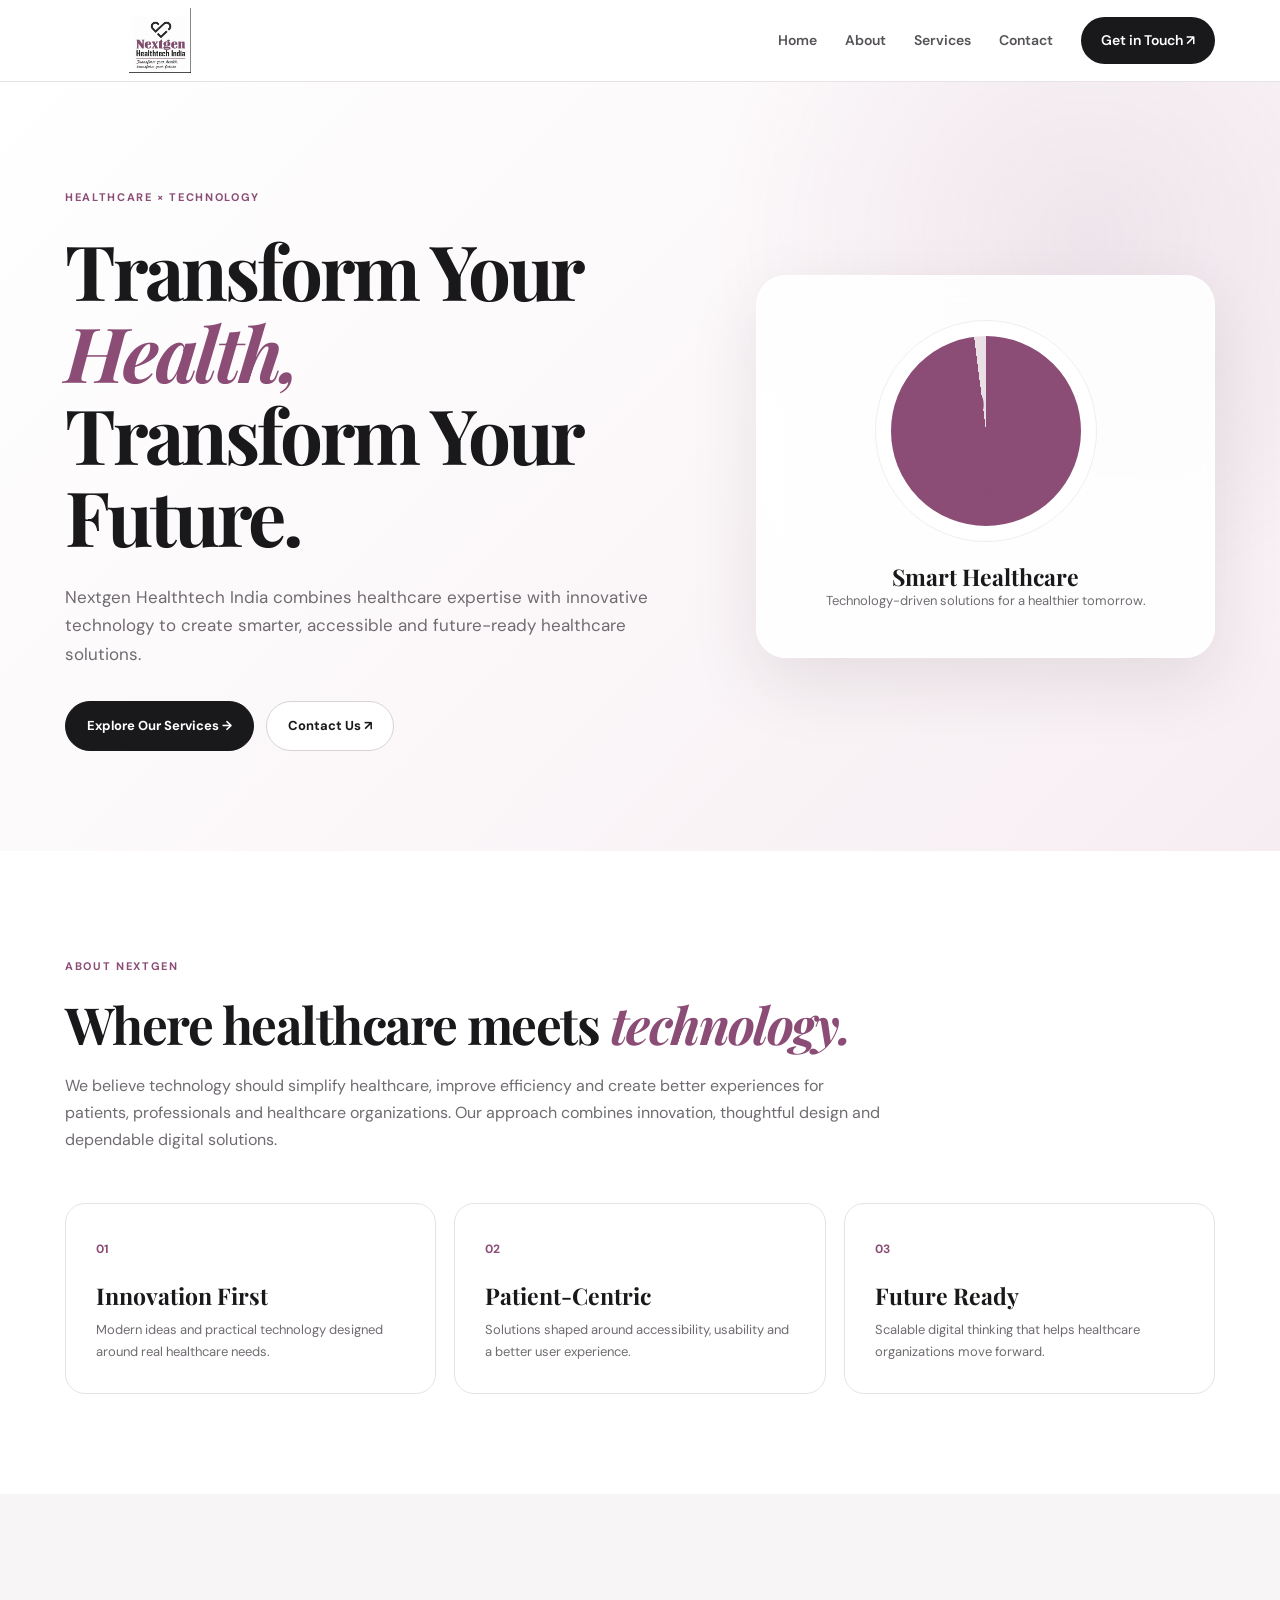
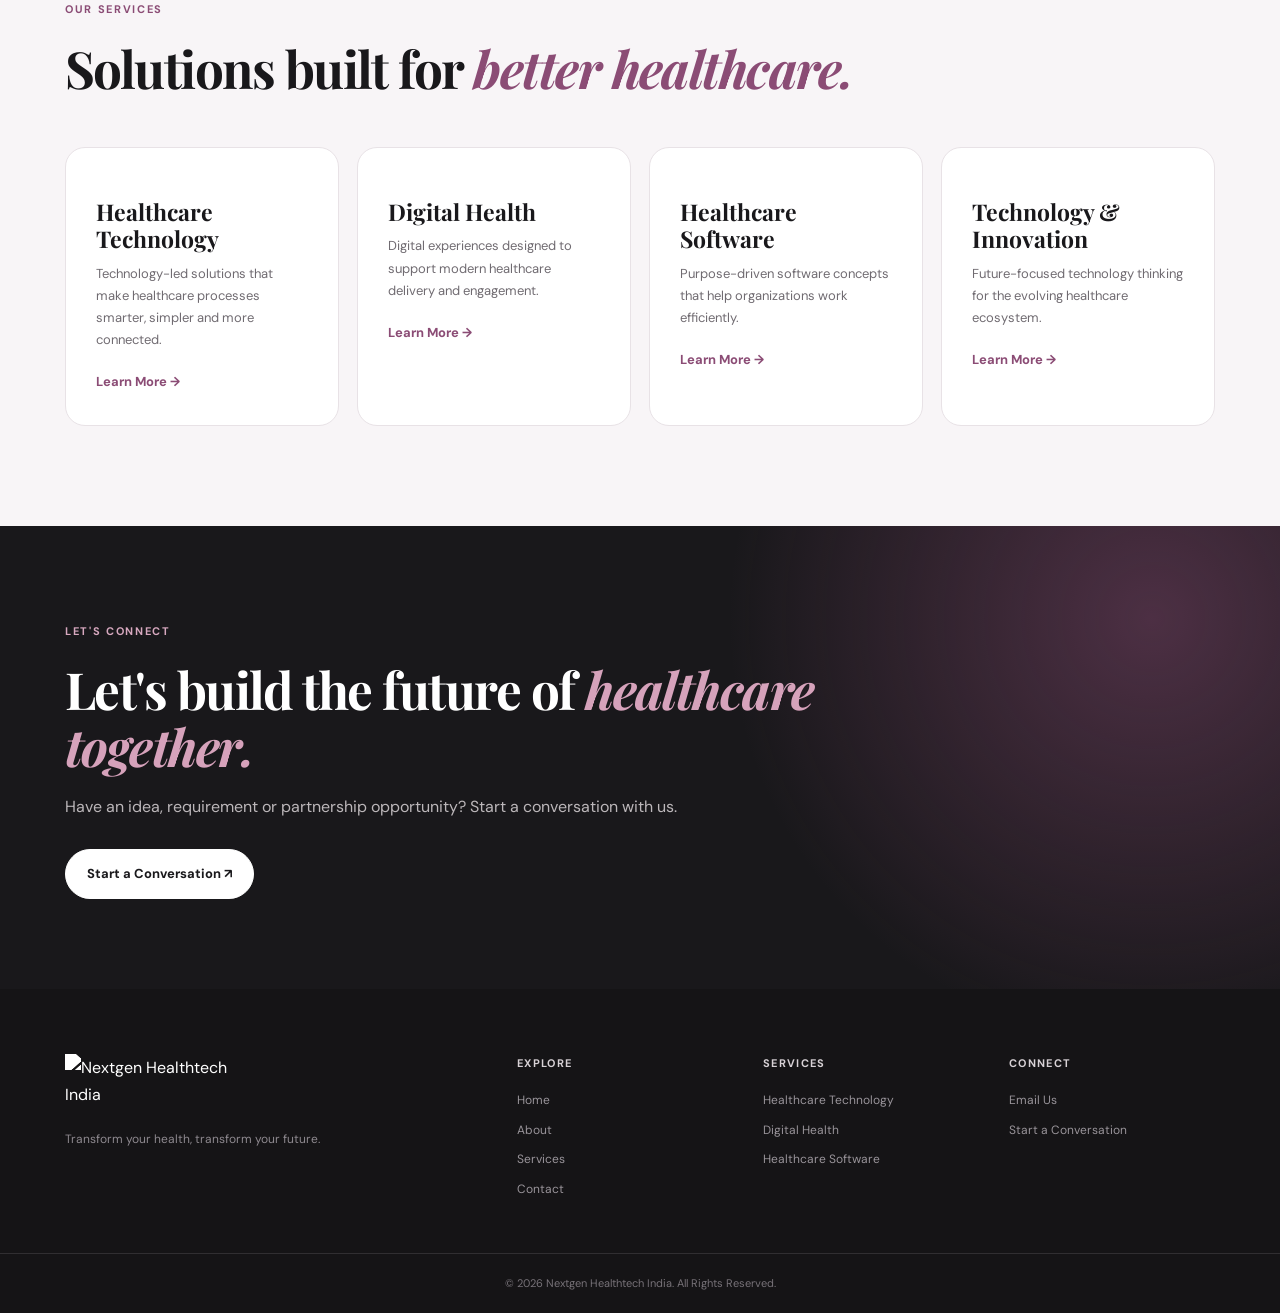
==== commit 03d53868: "Update index.html" ====
--- a/index.html
+++ b/index.html
@@ -13,7 +13,7 @@
 <body>
 <header class="navbar">
 <div class="container nav-inner">
-<a class="brand" href="index.html"><img src="assets/logo.jpeg" alt="Nextgen Healthtech India"></a>
+<a class="brand" href="index.html"><img src="logo.jpeg" alt="Nextgen Healthtech India"></a>
 <nav>
 <a href="index.html">Home</a>
 <a href="about.html">About</a>
@@ -71,4 +71,4 @@
 </footer>
 <script src="script.js"></script>
 </body>
-</html>+</html>
